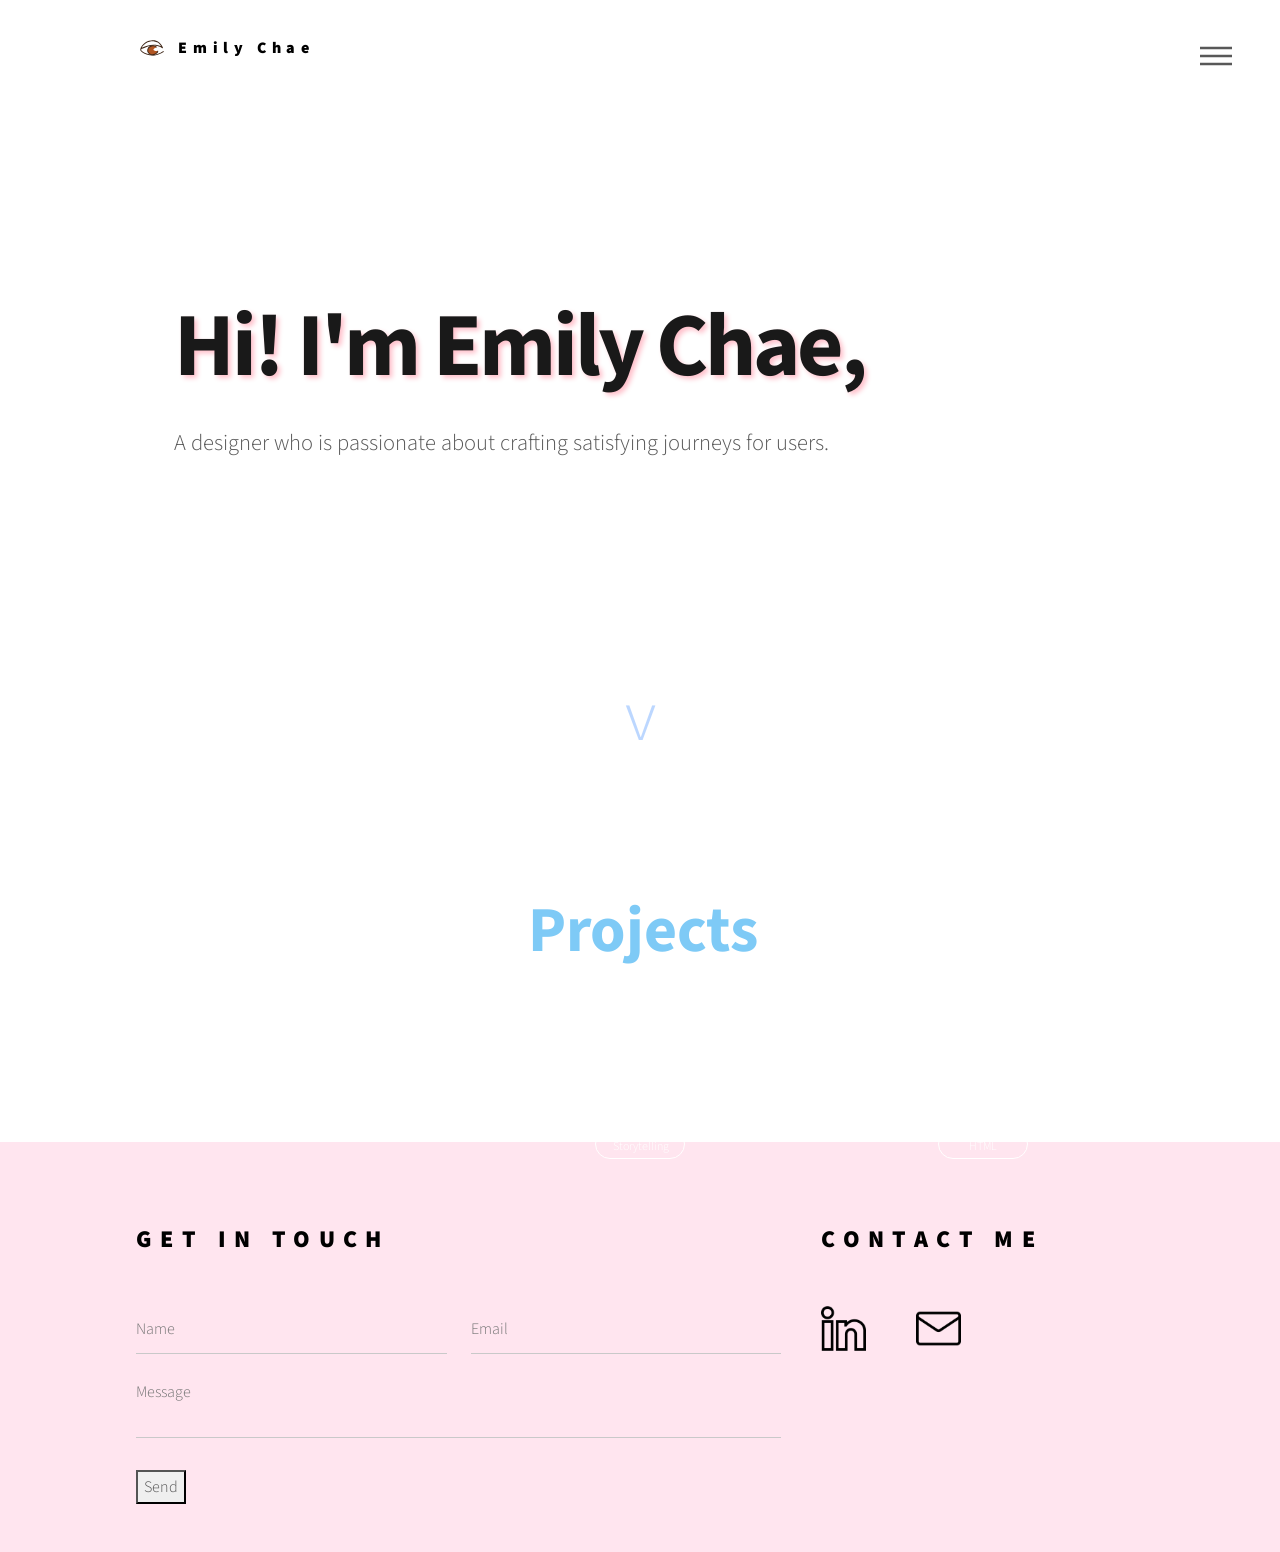
==== index.html @ ef1a08a7 "Initial commit of portfolio files" ====
<!DOCTYPE HTML>
<html>
	<head>
		<title>Emily Chae</title>
		<meta charset="utf-8" />
		<meta name="viewport" content="width=device-width, initial-scale=1, user-scalable=no" />
		<link rel="stylesheet" href="assets/css/main.css" />
		<noscript><link rel="stylesheet" href="assets/css/noscript.css" /></noscript>
	</head>
	<body class="is-preload">
		<!-- Wrapper -->
			<div id="wrapper">

				<!-- Header -->
					<header id="header">
						<div class="inner">

							<!-- Logo -->
								<a href="index.html" class="logo">
									<span class="symbol"><img src="images/eye.svg" alt="" /></span><span class="title">Emily Chae</span>
								</a>

							<!-- Nav -->
								<nav>
									<ul>
										<li><a href="#menu">Menu</a></li>
									</ul>
								</nav>

						</div>
					</header>

				<!-- Menu -->
					<nav id="menu">
						<ul>
							<li><a href="about/about.html">About Me</a></li>
							<li><a href="tcg/tcg.html">Pokemon Pocket TCG</a></li>
							<li><a href="bat/bat.html">Bat Posters</a></li>
							<li><a href="bello/bello.html">bello</a></li>
							<li><a href="podcast/podcast.html">Podcast Rebrand</a></li>
							<li><a href="brand/brand.html">Personal Brand</a></li>
							<li><a href="begal/begal.html">Begal</a></li>
						</ul>
					</nav>

					<div id="main">
						<div class="inner">
							<div id="intro">
								<h1>Hi! I'm Emily Chae,</a></h1>
								<p>A designer who is passionate about crafting satisfying journeys for users.</p>
								<div id="go">
									<p onclick="scrollToPosition()">v</p>
								</div>
							</div>
							<p id="ya">Projects</p>
							<div id="projects">
								<section class="tiles">
									<article class="style1">
										<span class="image">
											<img src="images/pic01.jpg" alt="" />
										</span>
										<a href="tcg/tcg.html">
											<h2>UX Case Study: Pokemon TCGP</h2>
											<div class="content">
												<p>A case study for a popular app.</p>
											</div>

											<div class="tags">
												<div class="tag">
													<p>App Redesign</p>
												</div>

												<div class="tag">
													<p>UX Research</p>
												</div>

												<div class="tag">
													<p>UX Design</p>
												</div>
											</div>
										</a>
									</article>

									<article class="style2">
										<span class="image">
											<img src="images/pic02.jpg" alt="" />
										</span>
										<a href="bat/bat.html">
											<h2>Bat Posters</h2>
											<div class="content">
												<p>A project where I designed bat pictograms.</p>
											</div>
											<div class="tags">
												<div class="tag">
													<p>Graphic Design</p>
												</div>

												<div class="tag">
													<p>Poster Design</p>
												</div>
											</div>
										</a>
									</article>
									
									<article class="style3">
										<span class="image">
											<img src="images/pic03.jpg" alt="" />
										</span>
										<a href="bello/bello.html">
											<h2>bello</h2>
											<div class="content">
												<p>Designing a beauty blog.</p>
											</div>
											<div class="tags">
												<div class="tag">
													<p>Web Design</p>
												</div>

												<div class="tag">
													<p>CSS</p>
												</div>

												<div class="tag">
													<p>JS</p>
												</div>

												<div class="tag">
													<p>HTML</p>
												</div>
											</div>
										</a>
									</article>

									<article class="style4">
										<span class="image">
											<img src="images/pic04.jpg" alt="" />
										</span>
										<a href="podcast/podcast.html">
											<h2>Podcast Rebrand</h2>
											<div class="content">
												<p>A project where I design typographic posters around a fortune concept.</p>
											</div>
											<div class="tags">
												<div class="tag">
													<p>Graphic Design</p>
												</div>

												<div class="tag">
													<p>Typography</p>
												</div>

												<div class="tag">
													<p>Color</p>
												</div>
											</div>
										</a>
									</article>

									<article class="style5">
										<span class="image">
											<img src="images/pic05.jpg" alt="" />
										</span>
										<a href="brand/brand.html">
											<h2>Personal Brand</h2>
											<div class="content">
												<p>Designing my personal brand.</p>
											</div>
											<div class="tags">
												<div class="tag">
													<p>Web Design</p>
												</div>

												<div class="tag">
													<p>Branding</p>
												</div>

												<div class="tag">
													<p>Logo</p>
												</div>

												<div class="tag">
													<p>Storytelling</p>
												</div>
											</div>
										</a>
									</article>

									<article class="style2">
										<span class="image">
											<img src="images/pic05.jpg" alt="" />
										</span>
										<a href="begal/begal.html">
											<h2>Begal</h2>
											<div class="content">
												<p>Designing a blind box gambling site.</p>
											</div>
											<div class="tags">
												<div class="tag">
													<p>Web Design</p>
												</div>

												<div class="tag">
													<p>CSS</p>
												</div>

												<div class="tag">
													<p>JS</p>
												</div>

												<div class="tag">
													<p>HTML</p>
												</div>
											</div>
										</a>
									</article>
							</section>
							</div>
						</div>
					</div>

				<!-- Footer -->
					<footer id="footer">
						<div class="inner">
							<section>
								<h2>Get in touch</h2>
								<form method="post" action="#">
									<div class="fields">
										<div class="field half">
											<input type="text" name="name" id="name" placeholder="Name" />
										</div>
										<div class="field half">
											<input type="email" name="email" id="email" placeholder="Email" />
										</div>
										<div class="field">
											<textarea name="message" id="message" placeholder="Message"></textarea>
										</div>
									</div>
									<ul class="actions">
										<li><input type="submit" value="Send" class="primary" /></li>
									</ul>
								</form>
							</section>
							<section id="contact">
								<h2>Contact Me</h2>
								<div class="icons">
									<a href="https://www.linkedin.com/in/emily-chae-600691283" target="_blank" rel="noopener noreferrer"><img src="images/linkwme.png" alt="LinkedIn"></a>
									<a href="mailto:emilychae.ec@gmail.com"><img src="images/emailme.png" alt="Email"></a>
								</div>
							</section>
						</div>
					</footer>

			</div>

		<!-- Scripts -->
			<script src="assets/js/jquery.min.js"></script>
			<script src="assets/js/browser.min.js"></script>
			<script src="assets/js/breakpoints.min.js"></script>
			<script src="assets/js/util.js"></script>
			<script src="assets/js/main.js"></script>
			<script>function scrollToPosition() {
			window.scrollBy({
				top: 800,
				behavior: 'smooth'
			});
			}	
			</script>
	</body>
</html>
---- assets/css/main.css ----
@import url(fontawesome-all.min.css);
@import url("https://fonts.googleapis.com/css?family=Source+Sans+Pro:300,700,900");

html, body, div, span, applet, object,
iframe, h1, h2, h3, h4, h5, h6, p, blockquote,
pre, a, abbr, acronym, address, big, cite,
code, del, dfn, em, img, ins, kbd, q, s, samp,
small, strike, strong, sub, sup, tt, var, b,
u, i, center, dl, dt, dd, ol, ul, li, fieldset,
form, label, legend, table, caption, tbody,
tfoot, thead, tr, th, td, article, aside,
canvas, details, embed, figure, figcaption,
footer, header, hgroup, menu, nav, output, ruby,
section, summary, time, mark, audio, video {
	margin: 0;
	padding: 0;
	border: 0;
	font-size: 100%;
	font: inherit;
	vertical-align: baseline;}

article, aside, details, figcaption, figure,
footer, header, hgroup, menu, nav, section {
	display: block;}

body {
	line-height: 1;
}

ol, ul {
	list-style: none;
}

blockquote, q {
	quotes: none;
}

	blockquote:before, blockquote:after, q:before, q:after {
		content: '';
		content: none;
	}

table {
	border-collapse: collapse;
	border-spacing: 0;
}

body {
	-webkit-text-size-adjust: none;
}

mark {
	background-color: transparent;
	color: inherit;
}

input::-moz-focus-inner {
	border: 0;
	padding: 0;
}

input, select, textarea {
	-moz-appearance: none;
	-webkit-appearance: none;
	-ms-appearance: none;
	appearance: none;
}

/* Basic */

	@-ms-viewport {
		width: device-width;
	}

	body {
		-ms-overflow-style: scrollbar;
	}

	@media screen and (max-width: 480px) {

		html, body {
			min-width: 320px;
		}

	}

	html {
		box-sizing: border-box;
	}

	*, *:before, *:after {
		box-sizing: inherit;
	}

	body {
		background: #ffffff;
	}

		body.is-preload *, body.is-preload *:before, body.is-preload *:after {
			-moz-animation: none !important;
			-webkit-animation: none !important;
			-ms-animation: none !important;
			animation: none !important;
			-moz-transition: none !important;
			-webkit-transition: none !important;
			-ms-transition: none !important;
			transition: none !important;
		}

/* Type */

	body, input, select, textarea {
		color: #585858;
		font-family: "Source Sans Pro", Helvetica, sans-serif;
		font-size: 16pt;
		font-weight: 300;
		line-height: 1.75;
	}

		@media screen and (max-width: 1680px) {

			body, input, select, textarea {
				font-size: 14pt;
			}

		}

		@media screen and (max-width: 1280px) {

			body, input, select, textarea {
				font-size: 12pt;
			}

		}

	a {
		-moz-transition: border-bottom-color 0.2s ease, color 0.2s ease;
		-webkit-transition: border-bottom-color 0.2s ease, color 0.2s ease;
		-ms-transition: border-bottom-color 0.2s ease, color 0.2s ease;
		transition: border-bottom-color 0.2s ease, color 0.2s ease;
		text-decoration: none;
		color: #0e0e0e;
		border-bottom: dotted 1px rgba(88, 88, 88, 0.5);
	}

		a:hover {
			border-bottom-color: transparent;
			color: #f2849e !important;
		}

	strong, b {
		font-weight: 900;
	}

	em, i {
		font-style: italic;
	}

	p {
		margin: -1em 0 1em 0.1em;
	}

	.cons {
		font-size: 20px;
	}

	.contents {
		margin-top: 2em;
	}

	#head {
		display: block;
		width: 220px;
		height: 220px;
		margin: 0 auto 2rem auto;
		border-radius: 50%;
		object-fit: cover;
		border: 6px solid #ffffff;
		box-shadow: 0 12px 30px rgba(0, 0, 0, 0.12);
	}

	h1 {
		font-size: 4.75em;
		font-weight: 700;
		line-height: 0.9;
		margin: 1.7em 0 .65em 0;
		letter-spacing: -0.035em;
		text-shadow: 3px 3px 5px pink;
		animation-name: fadeIn;
		animation-duration: 2s;
		animation-fill-mode: forwards; 
		opacity: 0;
		color: rgb(25, 25, 25);
	}

		h1 a {
			color: black;
		}

		@media screen and (max-width: 736px) {

			h1 {
				font-size: 2em;
				margin: 0 0 1em 0;
			}

		}

		@media screen and (max-width: 360px) {

			h1 {
				font-size: 1.75em;
			}

		}

	h2, h3, h4, h5, h6 {
		font-weight: 900;
		line-height: 1.5;
		margin: 0 0 2em 0;
		text-transform: uppercase;
		letter-spacing: 0.35em;
	}

		h2 a, h3 a, h4 a, h5 a, h6 a {
			color: inherit;
		}

	h2 {
		font-size: 1.1em;
		color: #000000;
	}

	.interior-page #main h2 {
		font-size: 1.5em;
	}

	.tcg-page #main h2 {
		padding-top: 2rem;
	}

	.overview-details {
		position: relative;
		display: grid;
		gap: 3em;
		grid-template-columns: 70% 30%
	}

	#details {
		border: 1px solid rgba(88, 88, 88, 0.18);
		background-color: #bce5fdc2 ;
		border-radius: 12px;
		margin-top: 2em;
		margin-left: 2em;
		padding: 1em 1em 1em 2.3em;
		max-height: 40em;
		min-width: 16rem;
	}

	#details > h2 {
		color: #000000;
	}

	#sep {
		background-color: #bce5fdc2 ;
		padding: 0.5em .5em 0.5em 0.5em;
		border-end-end-radius: 12px;
		position: absolute;
		left: 2.5em;
		top: 2em;
		width: calc(12rem + 50vw - 50%);
		z-index: 2;
	}

	.sep {
		background-color: #bce5fdc2 ;
		padding: 0.5em 0.5em 0.5em 0.5em;
		border-end-end-radius: 12px;
		left: calc(50% - 50vw);
		width: calc(12rem + 50vw - 50%);
		margin-top: 4em;
	}

	#overview > h2 {
		margin-top: 2em;
	}

	h3 {
		font-size: 1em;
	}

	h4 {
		font-size: 0.8em;
	}

	h5 {
		font-size: 0.8em;
	}

	h6 {
		font-size: 0.8em;
	}


	h1 br, h2 br, h3 br, h4 br, h5 br, h6 br {
			display: none;
	}

	.tcg-page #personas img {
		min-width: 150px;
		max-width: 700px;
	}

	@media screen and (max-width: 736px) {

		h2 {
			font-size: 1em;
		}

		h3 {
			font-size: 0.8em;
		}

	}

	sub {
		font-size: 0.8em;
		position: relative;
		top: 0.5em;
	}

	sup {
		font-size: 0.8em;
		position: relative;
		top: -0.5em;
	}

	blockquote {
		border-left: solid 4px #c9c9c9;
		font-style: italic;
		margin: 0 0 2em 0;
		padding: 0.5em 0 0.5em 2em;
	}

	code {
		background: rgba(144, 144, 144, 0.075);
		border-radius: 4px;
		border: solid 1px #c9c9c9;
		font-family: "Courier New", monospace;
		font-size: 0.9em;
		margin: 0 0.25em;
		padding: 0.25em 0.65em;
	}

	pre {
		-webkit-overflow-scrolling: touch;
		font-family: "Courier New", monospace;
		font-size: 0.9em;
		margin: 0 0 2em 0;
	}

		pre code {
			display: block;
			line-height: 1.75;
			padding: 1em 1.5em;
			overflow-x: auto;
		}

	hr {
		border: 0;
		border-bottom: solid 1px #c9c9c9;
		margin: 2em 0;
	}

		hr.major {
			margin: 3em 0;
		}

	.align-left {
		text-align: left;
	}

	.align-center {
		text-align: center;
	}

	.align-right {
		text-align: right;
	}

/* Row */

	.row {
		display: flex;
		flex-wrap: wrap;
		box-sizing: border-box;
		align-items: stretch;
	}

		.row > * {
			box-sizing: border-box;
		}

		.row.gtr-uniform > * > :last-child {
			margin-bottom: 0;
		}

		.row.aln-left {
			justify-content: flex-start;
		}

		.row.aln-center {
			justify-content: center;
		}

		.row.aln-right {
			justify-content: flex-end;
		}

		.row.aln-top {
			align-items: flex-start;
		}

		.row.aln-middle {
			align-items: center;
		}

		.row.aln-bottom {
			align-items: flex-end;
		}

		.row > .imp {
			order: -1;
		}

		.row > .col-1 {
			width: 8.33333%;
		}

		.row > .off-1 {
			margin-left: 8.33333%;
		}

		.row > .col-2 {
			width: 16.66667%;
		}

		.row > .off-2 {
			margin-left: 16.66667%;
		}

		.row > .col-3 {
			width: 25%;
		}

		.row > .off-3 {
			margin-left: 25%;
		}

		.row > .col-4 {
			width: 33.33333%;
		}

		.row > .off-4 {
			margin-left: 33.33333%;
		}

		.row > .col-5 {
			width: 41.66667%;
		}

		.row > .off-5 {
			margin-left: 41.66667%;
		}

		.row > .col-6 {
			width: 50%;
		}

		.row > .off-6 {
			margin-left: 50%;
		}

		.row > .col-7 {
			width: 58.33333%;
		}

		.row > .off-7 {
			margin-left: 58.33333%;
		}

		.row > .col-8 {
			width: 66.66667%;
		}

		.row > .off-8 {
			margin-left: 66.66667%;
		}

		.row > .col-9 {
			width: 75%;
		}

		.row > .off-9 {
			margin-left: 75%;
		}

		.row > .col-10 {
			width: 83.33333%;
		}

		.row > .off-10 {
			margin-left: 83.33333%;
		}

		.row > .col-11 {
			width: 91.66667%;
		}

		.row > .off-11 {
			margin-left: 91.66667%;
		}

		.row > .col-12 {
			width: 100%;
		}

		.row > .off-12 {
			margin-left: 100%;
		}

		.row.gtr-0 {
			margin-top: 0;
			margin-left: 0em;
		}

			.row.gtr-0 > * {
				padding: 0 0 0 0em;
			}

			.row.gtr-0.gtr-uniform {
				margin-top: 0em;
			}

				.row.gtr-0.gtr-uniform > * {
					padding-top: 0em;
				}

		.row.gtr-25 {
			margin-top: 0;
			margin-left: -0.5em;
		}

			.row.gtr-25 > * {
				padding: 0 0 0 0.5em;
			}

			.row.gtr-25.gtr-uniform {
				margin-top: -0.5em;
			}

				.row.gtr-25.gtr-uniform > * {
					padding-top: 0.5em;
				}

		.row.gtr-50 {
			margin-top: 0;
			margin-left: -1em;
		}

			.row.gtr-50 > * {
				padding: 0 0 0 1em;
			}

			.row.gtr-50.gtr-uniform {
				margin-top: -1em;
			}

				.row.gtr-50.gtr-uniform > * {
					padding-top: 1em;
				}

		.row {
			margin-top: 0;
			margin-left: -2em;
		}

			.row > * {
				padding: 0 0 0 2em;
			}

			.row.gtr-uniform {
				margin-top: -2em;
			}

				.row.gtr-uniform > * {
					padding-top: 2em;
				}

		.row.gtr-150 {
			margin-top: 0;
			margin-left: -3em;
		}

			.row.gtr-150 > * {
				padding: 0 0 0 3em;
			}

			.row.gtr-150.gtr-uniform {
				margin-top: -3em;
			}

				.row.gtr-150.gtr-uniform > * {
					padding-top: 3em;
				}

		.row.gtr-200 {
			margin-top: 0;
			margin-left: -4em;
		}

			.row.gtr-200 > * {
				padding: 0 0 0 4em;
			}

			.row.gtr-200.gtr-uniform {
				margin-top: -4em;
			}

				.row.gtr-200.gtr-uniform > * {
					padding-top: 4em;
				}

		@media screen and (max-width: 1680px) {

			.row {
				display: flex;
				flex-wrap: wrap;
				box-sizing: border-box;
				align-items: stretch;
			}

				.row > * {
					box-sizing: border-box;
				}

				.row.gtr-uniform > * > :last-child {
					margin-bottom: 0;
				}

				.row.aln-left {
					justify-content: flex-start;
				}

				.row.aln-center {
					justify-content: center;
				}

				.row.aln-right {
					justify-content: flex-end;
				}

				.row.aln-top {
					align-items: flex-start;
				}

				.row.aln-middle {
					align-items: center;
				}

				.row.aln-bottom {
					align-items: flex-end;
				}

				.row > .imp-xlarge {
					order: -1;
				}

				.row > .col-1-xlarge {
					width: 8.33333%;
				}

				.row > .off-1-xlarge {
					margin-left: 8.33333%;
				}

				.row > .col-2-xlarge {
					width: 16.66667%;
				}

				.row > .off-2-xlarge {
					margin-left: 16.66667%;
				}

				.row > .col-3-xlarge {
					width: 25%;
				}

				.row > .off-3-xlarge {
					margin-left: 25%;
				}

				.row > .col-4-xlarge {
					width: 33.33333%;
				}

				.row > .off-4-xlarge {
					margin-left: 33.33333%;
				}

				.row > .col-5-xlarge {
					width: 41.66667%;
				}

				.row > .off-5-xlarge {
					margin-left: 41.66667%;
				}

				.row > .col-6-xlarge {
					width: 50%;
				}

				.row > .off-6-xlarge {
					margin-left: 50%;
				}

				.row > .col-7-xlarge {
					width: 58.33333%;
				}

				.row > .off-7-xlarge {
					margin-left: 58.33333%;
				}

				.row > .col-8-xlarge {
					width: 66.66667%;
				}

				.row > .off-8-xlarge {
					margin-left: 66.66667%;
				}

				.row > .col-9-xlarge {
					width: 75%;
				}

				.row > .off-9-xlarge {
					margin-left: 75%;
				}

				.row > .col-10-xlarge {
					width: 83.33333%;
				}

				.row > .off-10-xlarge {
					margin-left: 83.33333%;
				}

				.row > .col-11-xlarge {
					width: 91.66667%;
				}

				.row > .off-11-xlarge {
					margin-left: 91.66667%;
				}

				.row > .col-12-xlarge {
					width: 100%;
				}

				.row > .off-12-xlarge {
					margin-left: 100%;
				}

				.row.gtr-0 {
					margin-top: 0;
					margin-left: 0em;
				}

					.row.gtr-0 > * {
						padding: 0 0 0 0em;
					}

					.row.gtr-0.gtr-uniform {
						margin-top: 0em;
					}

						.row.gtr-0.gtr-uniform > * {
							padding-top: 0em;
						}

				.row.gtr-25 {
					margin-top: 0;
					margin-left: -0.5em;
				}

					.row.gtr-25 > * {
						padding: 0 0 0 0.5em;
					}

					.row.gtr-25.gtr-uniform {
						margin-top: -0.5em;
					}

						.row.gtr-25.gtr-uniform > * {
							padding-top: 0.5em;
						}

				.row.gtr-50 {
					margin-top: 0;
					margin-left: -1em;
				}

					.row.gtr-50 > * {
						padding: 0 0 0 1em;
					}

					.row.gtr-50.gtr-uniform {
						margin-top: -1em;
					}

						.row.gtr-50.gtr-uniform > * {
							padding-top: 1em;
						}

				.row {
					margin-top: 0;
					margin-left: -2em;
				}

					.row > * {
						padding: 0 0 0 2em;
					}

					.row.gtr-uniform {
						margin-top: -2em;
					}

						.row.gtr-uniform > * {
							padding-top: 2em;
						}

				.row.gtr-150 {
					margin-top: 0;
					margin-left: -3em;
				}

					.row.gtr-150 > * {
						padding: 0 0 0 3em;
					}

					.row.gtr-150.gtr-uniform {
						margin-top: -3em;
					}

						.row.gtr-150.gtr-uniform > * {
							padding-top: 3em;
						}

				.row.gtr-200 {
					margin-top: 0;
					margin-left: -4em;
				}

					.row.gtr-200 > * {
						padding: 0 0 0 4em;
					}

					.row.gtr-200.gtr-uniform {
						margin-top: -4em;
					}

						.row.gtr-200.gtr-uniform > * {
							padding-top: 4em;
						}

		}

		@media screen and (max-width: 1280px) {

			.row {
				display: flex;
				flex-wrap: wrap;
				box-sizing: border-box;
				align-items: stretch;
			}

				.row > * {
					box-sizing: border-box;
				}

				.row.gtr-uniform > * > :last-child {
					margin-bottom: 0;
				}

				.row.aln-left {
					justify-content: flex-start;
				}

				.row.aln-center {
					justify-content: center;
				}

				.row.aln-right {
					justify-content: flex-end;
				}

				.row.aln-top {
					align-items: flex-start;
				}

				.row.aln-middle {
					align-items: center;
				}

				.row.aln-bottom {
					align-items: flex-end;
				}

				.row > .imp-large {
					order: -1;
				}

				.row > .col-1-large {
					width: 8.33333%;
				}

				.row > .off-1-large {
					margin-left: 8.33333%;
				}

				.row > .col-2-large {
					width: 16.66667%;
				}

				.row > .off-2-large {
					margin-left: 16.66667%;
				}

				.row > .col-3-large {
					width: 25%;
				}

				.row > .off-3-large {
					margin-left: 25%;
				}

				.row > .col-4-large {
					width: 33.33333%;
				}

				.row > .off-4-large {
					margin-left: 33.33333%;
				}

				.row > .col-5-large {
					width: 41.66667%;
				}

				.row > .off-5-large {
					margin-left: 41.66667%;
				}

				.row > .col-6-large {
					width: 50%;
				}

				.row > .off-6-large {
					margin-left: 50%;
				}

				.row > .col-7-large {
					width: 58.33333%;
				}

				.row > .off-7-large {
					margin-left: 58.33333%;
				}

				.row > .col-8-large {
					width: 66.66667%;
				}

				.row > .off-8-large {
					margin-left: 66.66667%;
				}

				.row > .col-9-large {
					width: 75%;
				}

				.row > .off-9-large {
					margin-left: 75%;
				}

				.row > .col-10-large {
					width: 83.33333%;
				}

				.row > .off-10-large {
					margin-left: 83.33333%;
				}

				.row > .col-11-large {
					width: 91.66667%;
				}

				.row > .off-11-large {
					margin-left: 91.66667%;
				}

				.row > .col-12-large {
					width: 100%;
				}

				.row > .off-12-large {
					margin-left: 100%;
				}

				.row.gtr-0 {
					margin-top: 0;
					margin-left: 0em;
				}

					.row.gtr-0 > * {
						padding: 0 0 0 0em;
					}

					.row.gtr-0.gtr-uniform {
						margin-top: 0em;
					}

						.row.gtr-0.gtr-uniform > * {
							padding-top: 0em;
						}

				.row.gtr-25 {
					margin-top: 0;
					margin-left: -0.5em;
				}

					.row.gtr-25 > * {
						padding: 0 0 0 0.5em;
					}

					.row.gtr-25.gtr-uniform {
						margin-top: -0.5em;
					}

						.row.gtr-25.gtr-uniform > * {
							padding-top: 0.5em;
						}

				.row.gtr-50 {
					margin-top: 0;
					margin-left: -1em;
				}

					.row.gtr-50 > * {
						padding: 0 0 0 1em;
					}

					.row.gtr-50.gtr-uniform {
						margin-top: -1em;
					}

						.row.gtr-50.gtr-uniform > * {
							padding-top: 1em;
						}

				.row {
					margin-top: 0;
					margin-left: -2em;
				}

					.row > * {
						padding: 0 0 0 2em;
					}

					.row.gtr-uniform {
						margin-top: -2em;
					}

						.row.gtr-uniform > * {
							padding-top: 2em;
						}

				.row.gtr-150 {
					margin-top: 0;
					margin-left: -3em;
				}

					.row.gtr-150 > * {
						padding: 0 0 0 3em;
					}

					.row.gtr-150.gtr-uniform {
						margin-top: -3em;
					}

						.row.gtr-150.gtr-uniform > * {
							padding-top: 3em;
						}

				.row.gtr-200 {
					margin-top: 0;
					margin-left: -4em;
				}

					.row.gtr-200 > * {
						padding: 0 0 0 4em;
					}

					.row.gtr-200.gtr-uniform {
						margin-top: -4em;
					}

						.row.gtr-200.gtr-uniform > * {
							padding-top: 4em;
						}

		}

		@media screen and (max-width: 980px) {

			.row {
				display: flex;
				flex-wrap: wrap;
				box-sizing: border-box;
				align-items: stretch;
			}

				.row > * {
					box-sizing: border-box;
				}

				.row.gtr-uniform > * > :last-child {
					margin-bottom: 0;
				}

				.row.aln-left {
					justify-content: flex-start;
				}

				.row.aln-center {
					justify-content: center;
				}

				.row.aln-right {
					justify-content: flex-end;
				}

				.row.aln-top {
					align-items: flex-start;
				}

				.row.aln-middle {
					align-items: center;
				}

				.row.aln-bottom {
					align-items: flex-end;
				}

				.row > .imp-medium {
					order: -1;
				}

				.row > .col-1-medium {
					width: 8.33333%;
				}

				.row > .off-1-medium {
					margin-left: 8.33333%;
				}

				.row > .col-2-medium {
					width: 16.66667%;
				}

				.row > .off-2-medium {
					margin-left: 16.66667%;
				}

				.row > .col-3-medium {
					width: 25%;
				}

				.row > .off-3-medium {
					margin-left: 25%;
				}

				.row > .col-4-medium {
					width: 33.33333%;
				}

				.row > .off-4-medium {
					margin-left: 33.33333%;
				}

				.row > .col-5-medium {
					width: 41.66667%;
				}

				.row > .off-5-medium {
					margin-left: 41.66667%;
				}

				.row > .col-6-medium {
					width: 50%;
				}

				.row > .off-6-medium {
					margin-left: 50%;
				}

				.row > .col-7-medium {
					width: 58.33333%;
				}

				.row > .off-7-medium {
					margin-left: 58.33333%;
				}

				.row > .col-8-medium {
					width: 66.66667%;
				}

				.row > .off-8-medium {
					margin-left: 66.66667%;
				}

				.row > .col-9-medium {
					width: 75%;
				}

				.row > .off-9-medium {
					margin-left: 75%;
				}

				.row > .col-10-medium {
					width: 83.33333%;
				}

				.row > .off-10-medium {
					margin-left: 83.33333%;
				}

				.row > .col-11-medium {
					width: 91.66667%;
				}

				.row > .off-11-medium {
					margin-left: 91.66667%;
				}

				.row > .col-12-medium {
					width: 100%;
				}

				.row > .off-12-medium {
					margin-left: 100%;
				}

				.row.gtr-0 {
					margin-top: 0;
					margin-left: 0em;
				}

					.row.gtr-0 > * {
						padding: 0 0 0 0em;
					}

					.row.gtr-0.gtr-uniform {
						margin-top: 0em;
					}

						.row.gtr-0.gtr-uniform > * {
							padding-top: 0em;
						}

				.row.gtr-25 {
					margin-top: 0;
					margin-left: -0.375em;
				}

					.row.gtr-25 > * {
						padding: 0 0 0 0.375em;
					}

					.row.gtr-25.gtr-uniform {
						margin-top: -0.375em;
					}

						.row.gtr-25.gtr-uniform > * {
							padding-top: 0.375em;
						}

				.row.gtr-50 {
					margin-top: 0;
					margin-left: -0.75em;
				}

					.row.gtr-50 > * {
						padding: 0 0 0 0.75em;
					}

					.row.gtr-50.gtr-uniform {
						margin-top: -0.75em;
					}

						.row.gtr-50.gtr-uniform > * {
							padding-top: 0.75em;
						}

				.row {
					margin-top: 0;
					margin-left: -1.5em;
				}

					.row > * {
						padding: 0 0 0 1.5em;
					}

					.row.gtr-uniform {
						margin-top: -1.5em;
					}

						.row.gtr-uniform > * {
							padding-top: 1.5em;
						}

				.row.gtr-150 {
					margin-top: 0;
					margin-left: -2.25em;
				}

					.row.gtr-150 > * {
						padding: 0 0 0 2.25em;
					}

					.row.gtr-150.gtr-uniform {
						margin-top: -2.25em;
					}

						.row.gtr-150.gtr-uniform > * {
							padding-top: 2.25em;
						}

				.row.gtr-200 {
					margin-top: 0;
					margin-left: -3em;
				}

					.row.gtr-200 > * {
						padding: 0 0 0 3em;
					}

					.row.gtr-200.gtr-uniform {
						margin-top: -3em;
					}

						.row.gtr-200.gtr-uniform > * {
							padding-top: 3em;
						}

		}

		@media screen and (max-width: 736px) {

			.row {
				display: flex;
				flex-wrap: wrap;
				box-sizing: border-box;
				align-items: stretch;
			}

				.row > * {
					box-sizing: border-box;
				}

				.row.gtr-uniform > * > :last-child {
					margin-bottom: 0;
				}

				.row.aln-left {
					justify-content: flex-start;
				}

				.row.aln-center {
					justify-content: center;
				}

				.row.aln-right {
					justify-content: flex-end;
				}

				.row.aln-top {
					align-items: flex-start;
				}

				.row.aln-middle {
					align-items: center;
				}

				.row.aln-bottom {
					align-items: flex-end;
				}

				.row > .imp-small {
					order: -1;
				}

				.row > .col-1-small {
					width: 8.33333%;
				}

				.row > .off-1-small {
					margin-left: 8.33333%;
				}

				.row > .col-2-small {
					width: 16.66667%;
				}

				.row > .off-2-small {
					margin-left: 16.66667%;
				}

				.row > .col-3-small {
					width: 25%;
				}

				.row > .off-3-small {
					margin-left: 25%;
				}

				.row > .col-4-small {
					width: 33.33333%;
				}

				.row > .off-4-small {
					margin-left: 33.33333%;
				}

				.row > .col-5-small {
					width: 41.66667%;
				}

				.row > .off-5-small {
					margin-left: 41.66667%;
				}

				.row > .col-6-small {
					width: 50%;
				}

				.row > .off-6-small {
					margin-left: 50%;
				}

				.row > .col-7-small {
					width: 58.33333%;
				}

				.row > .off-7-small {
					margin-left: 58.33333%;
				}

				.row > .col-8-small {
					width: 66.66667%;
				}

				.row > .off-8-small {
					margin-left: 66.66667%;
				}

				.row > .col-9-small {
					width: 75%;
				}

				.row > .off-9-small {
					margin-left: 75%;
				}

				.row > .col-10-small {
					width: 83.33333%;
				}

				.row > .off-10-small {
					margin-left: 83.33333%;
				}

				.row > .col-11-small {
					width: 91.66667%;
				}

				.row > .off-11-small {
					margin-left: 91.66667%;
				}

				.row > .col-12-small {
					width: 100%;
				}

				.row > .off-12-small {
					margin-left: 100%;
				}

				.row.gtr-0 {
					margin-top: 0;
					margin-left: 0em;
				}

					.row.gtr-0 > * {
						padding: 0 0 0 0em;
					}

					.row.gtr-0.gtr-uniform {
						margin-top: 0em;
					}

						.row.gtr-0.gtr-uniform > * {
							padding-top: 0em;
						}

				.row.gtr-25 {
					margin-top: 0;
					margin-left: -0.25em;
				}

					.row.gtr-25 > * {
						padding: 0 0 0 0.25em;
					}

					.row.gtr-25.gtr-uniform {
						margin-top: -0.25em;
					}

						.row.gtr-25.gtr-uniform > * {
							padding-top: 0.25em;
						}

				.row.gtr-50 {
					margin-top: 0;
					margin-left: -0.5em;
				}

					.row.gtr-50 > * {
						padding: 0 0 0 0.5em;
					}

					.row.gtr-50.gtr-uniform {
						margin-top: -0.5em;
					}

						.row.gtr-50.gtr-uniform > * {
							padding-top: 0.5em;
						}

				.row {
					margin-top: 0;
					margin-left: -1em;
				}

					.row > * {
						padding: 0 0 0 1em;
					}

					.row.gtr-uniform {
						margin-top: -1em;
					}

						.row.gtr-uniform > * {
							padding-top: 1em;
						}

				.row.gtr-150 {
					margin-top: 0;
					margin-left: -1.5em;
				}

					.row.gtr-150 > * {
						padding: 0 0 0 1.5em;
					}

					.row.gtr-150.gtr-uniform {
						margin-top: -1.5em;
					}

						.row.gtr-150.gtr-uniform > * {
							padding-top: 1.5em;
						}

				.row.gtr-200 {
					margin-top: 0;
					margin-left: -2em;
				}

					.row.gtr-200 > * {
						padding: 0 0 0 2em;
					}

					.row.gtr-200.gtr-uniform {
						margin-top: -2em;
					}

						.row.gtr-200.gtr-uniform > * {
							padding-top: 2em;
						}

		}

		@media screen and (max-width: 480px) {

			.row {
				display: flex;
				flex-wrap: wrap;
				box-sizing: border-box;
				align-items: stretch;
			}

				.row > * {
					box-sizing: border-box;
				}

				.row.gtr-uniform > * > :last-child {
					margin-bottom: 0;
				}

				.row.aln-left {
					justify-content: flex-start;
				}

				.row.aln-center {
					justify-content: center;
				}

				.row.aln-right {
					justify-content: flex-end;
				}

				.row.aln-top {
					align-items: flex-start;
				}

				.row.aln-middle {
					align-items: center;
				}

				.row.aln-bottom {
					align-items: flex-end;
				}

				.row > .imp-xsmall {
					order: -1;
				}

				.row > .col-1-xsmall {
					width: 8.33333%;
				}

				.row > .off-1-xsmall {
					margin-left: 8.33333%;
				}

				.row > .col-2-xsmall {
					width: 16.66667%;
				}

				.row > .off-2-xsmall {
					margin-left: 16.66667%;
				}

				.row > .col-3-xsmall {
					width: 25%;
				}

				.row > .off-3-xsmall {
					margin-left: 25%;
				}

				.row > .col-4-xsmall {
					width: 33.33333%;
				}

				.row > .off-4-xsmall {
					margin-left: 33.33333%;
				}

				.row > .col-5-xsmall {
					width: 41.66667%;
				}

				.row > .off-5-xsmall {
					margin-left: 41.66667%;
				}

				.row > .col-6-xsmall {
					width: 50%;
				}

				.row > .off-6-xsmall {
					margin-left: 50%;
				}

				.row > .col-7-xsmall {
					width: 58.33333%;
				}

				.row > .off-7-xsmall {
					margin-left: 58.33333%;
				}

				.row > .col-8-xsmall {
					width: 66.66667%;
				}

				.row > .off-8-xsmall {
					margin-left: 66.66667%;
				}

				.row > .col-9-xsmall {
					width: 75%;
				}

				.row > .off-9-xsmall {
					margin-left: 75%;
				}

				.row > .col-10-xsmall {
					width: 83.33333%;
				}

				.row > .off-10-xsmall {
					margin-left: 83.33333%;
				}

				.row > .col-11-xsmall {
					width: 91.66667%;
				}

				.row > .off-11-xsmall {
					margin-left: 91.66667%;
				}

				.row > .col-12-xsmall {
					width: 100%;
				}

				.row > .off-12-xsmall {
					margin-left: 100%;
				}

				.row.gtr-0 {
					margin-top: 0;
					margin-left: 0em;
				}

					.row.gtr-0 > * {
						padding: 0 0 0 0em;
					}

					.row.gtr-0.gtr-uniform {
						margin-top: 0em;
					}

						.row.gtr-0.gtr-uniform > * {
							padding-top: 0em;
						}

				.row.gtr-25 {
					margin-top: 0;
					margin-left: -0.25em;
				}

					.row.gtr-25 > * {
						padding: 0 0 0 0.25em;
					}

					.row.gtr-25.gtr-uniform {
						margin-top: -0.25em;
					}

						.row.gtr-25.gtr-uniform > * {
							padding-top: 0.25em;
						}

				.row.gtr-50 {
					margin-top: 0;
					margin-left: -0.5em;
				}

					.row.gtr-50 > * {
						padding: 0 0 0 0.5em;
					}

					.row.gtr-50.gtr-uniform {
						margin-top: -0.5em;
					}

						.row.gtr-50.gtr-uniform > * {
							padding-top: 0.5em;
						}

				.row {
					margin-top: 0;
					margin-left: -1em;
				}

					.row > * {
						padding: 0 0 0 1em;
					}

					.row.gtr-uniform {
						margin-top: -1em;
					}

						.row.gtr-uniform > * {
							padding-top: 1em;
						}

				.row.gtr-150 {
					margin-top: 0;
					margin-left: -1.5em;
				}

					.row.gtr-150 > * {
						padding: 0 0 0 1.5em;
					}

					.row.gtr-150.gtr-uniform {
						margin-top: -1.5em;
					}

						.row.gtr-150.gtr-uniform > * {
							padding-top: 1.5em;
						}

				.row.gtr-200 {
					margin-top: 0;
					margin-left: -2em;
				}

					.row.gtr-200 > * {
						padding: 0 0 0 2em;
					}

					.row.gtr-200.gtr-uniform {
						margin-top: -2em;
					}

						.row.gtr-200.gtr-uniform > * {
							padding-top: 2em;
						}

		}

/* Section/Article */

	section.special, article.special {
		text-align: center;
	}

	header p {
		margin-top: -1em;
	}

	@media screen and (max-width: 736px) {

		header p {
			margin-top: 0;
		}

	}
#intro {
	min-height: 80vh;
	padding-top: 5vh;
}

#intro h1{
	font-size: clamp(5vh,10vh,10vw);
	flex-wrap: wrap;
	line-height: 10vh;
	margin-left: 3vw;
	margin-right: 3vw;
	align-content: flex-start;
	row-gap:1vw;
}

#intro p {
	font-size: clamp(2vh,2.5vh,3vh);
	margin-top: -3vh;
	margin-left: 3vw;
	margin-right: 3vw;
}

#go {
	animation: go-bob 2s ease-in-out infinite;
}

@keyframes go-bob {
	0%, 100% {
		transform: translateY(0);
	}
	50% {
		transform: translateY(12px);
	}
}

@media (prefers-reduced-motion: reduce) {
	#go {
		animation: none;
	}
}

#go p{
	font-size: 8vh; 
	margin-top:15vw;
	display:flex;
	color:#9ac2ffa9;
	justify-content: center;
}

@media screen and (max-width: 736px) {

	#go p {
		margin-top: 50vw;
	}

}

#go:hover p{
  color: rgb(245, 171, 223);
  transition: color 2s ease; 
}

#ya {
	font-size: clamp(2rem, 5vw, 4rem);
	margin-top: 4vw;
	margin-bottom: 3vw;
	font-weight: bold;
	color:#7ecaf6;
	display:flex;
	justify-content: center;
}

/* Icon */

	.icon {
		text-decoration: none;
		border-bottom: none;
		position: relative;
	}

		.icon:before {
			-moz-osx-font-smoothing: grayscale;
			-webkit-font-smoothing: antialiased;
			display: inline-block;
			font-style: normal;
			font-variant: normal;
			text-rendering: auto;
			line-height: 1;
			text-transform: none !important;
			font-family: 'Font Awesome 5 Free';
			font-weight: 400;
		}

		.icon > .label {
			display: none;
		}

		.icon:before {
			line-height: inherit;
		}

		.icon.solid:before {
			font-weight: 900;
		}

		.icon.brands:before {
			font-family: 'Font Awesome 5 Brands';
		}

		.icon.style2 {
			-moz-transition: background-color 0.2s ease-in-out, color 0.2s ease-in-out, border-color 0.2s ease-in-out;
			-webkit-transition: background-color 0.2s ease-in-out, color 0.2s ease-in-out, border-color 0.2s ease-in-out;
			-ms-transition: background-color 0.2s ease-in-out, color 0.2s ease-in-out, border-color 0.2s ease-in-out;
			transition: background-color 0.2s ease-in-out, color 0.2s ease-in-out, border-color 0.2s ease-in-out;
			background-color: transparent;
			border: solid 1px #c9c9c9;
			border-radius: 4px;
			width: 2.65em;
			height: 2.65em;
			display: inline-block;
			text-align: center;
			line-height: 2.65em;
			color: inherit;
		}

			.icon.style2:before {
				font-size: 1.1em;
			}

			.icon.style2:hover {
				color: #f2849e;
				border-color: #f2849e;
			}

			.icon.style2:active {
				background-color: rgba(242, 132, 158, 0.1);
			}

/* List */

	ol {
		list-style: decimal;
		margin: 0 0 2em 0;
		padding-left: 1.25em;
	}

		ol li {
			padding-left: 0.25em;
		}

	ul {
		list-style: disc;
		margin: 0 0 2em 0;
		padding-left: 1em;
	}

		ul li {
			padding-left: 0.5em;
		}

		ul.alt {
			list-style: none;
			padding-left: 0;
		}

			ul.alt li {
				border-top: solid 1px #c9c9c9;
				padding: 0.5em 0;
			}

				ul.alt li:first-child {
					border-top: 0;
					padding-top: 0;
				}

	dl {
		margin: 0 0 2em 0;
	}

		dl dt {
			display: block;
			font-weight: 900;
			margin: 0 0 1em 0;
		}

		dl dd {
			margin-left: 2em;
		}

/* Actions */

	ul.actions {
		display: -moz-flex;
		display: -webkit-flex;
		display: -ms-flex;
		display: flex;
		cursor: default;
		list-style: none;
		margin-left: -1em;
		padding-left: 0;
	}

		ul.actions li {
			padding: 0 0 0 1em;
			vertical-align: middle;
		}

		ul.actions.special {
			-moz-justify-content: center;
			-webkit-justify-content: center;
			-ms-justify-content: center;
			justify-content: center;
			width: 100%;
			margin-left: 0;
		}

			ul.actions.special li:first-child {
				padding-left: 0;
			}

		ul.actions.stacked {
			-moz-flex-direction: column;
			-webkit-flex-direction: column;
			-ms-flex-direction: column;
			flex-direction: column;
			margin-left: 0;
		}

			ul.actions.stacked li {
				padding: 1.3em 0 0 0;
			}

				ul.actions.stacked li:first-child {
					padding-top: 0;
				}

		ul.actions.fit {
			width: calc(100% + 1em);
		}

			ul.actions.fit li {
				-moz-flex-grow: 1;
				-webkit-flex-grow: 1;
				-ms-flex-grow: 1;
				flex-grow: 1;
				-moz-flex-shrink: 1;
				-webkit-flex-shrink: 1;
				-ms-flex-shrink: 1;
				flex-shrink: 1;
				width: 100%;
			}

				ul.actions.fit li > * {
					width: 100%;
				}

			ul.actions.fit.stacked {
				width: 100%;
			}

		@media screen and (max-width: 480px) {

			ul.actions:not(.fixed) {
				-moz-flex-direction: column;
				-webkit-flex-direction: column;
				-ms-flex-direction: column;
				flex-direction: column;
				margin-left: 0;
				width: 100% !important;
			}

				ul.actions:not(.fixed) li {
					-moz-flex-grow: 1;
					-webkit-flex-grow: 1;
					-ms-flex-grow: 1;
					flex-grow: 1;
					-moz-flex-shrink: 1;
					-webkit-flex-shrink: 1;
					-ms-flex-shrink: 1;
					flex-shrink: 1;
					padding: 1em 0 0 0;
					text-align: center;
					width: 100%;
				}

		}

/* Form */

	form {
		margin: 0 0 2em 0;
		overflow-x: hidden;
	}

		form > :last-child {
			margin-bottom: 0;
		}

		form > .fields {
			display: -moz-flex;
			display: -webkit-flex;
			display: -ms-flex;
			display: flex;
			-moz-flex-wrap: wrap;
			-webkit-flex-wrap: wrap;
			-ms-flex-wrap: wrap;
			flex-wrap: wrap;
			width: calc(100% + 3em);
			margin: -1.5em 0 2em -1.5em;
		}

			form > .fields > .field {
				-moz-flex-grow: 0;
				-webkit-flex-grow: 0;
				-ms-flex-grow: 0;
				flex-grow: 0;
				-moz-flex-shrink: 0;
				-webkit-flex-shrink: 0;
				-ms-flex-shrink: 0;
				flex-shrink: 0;
				padding: 1.5em 0 0 1.5em;
				width: calc(100% - 1.5em);
			}

				form > .fields > .field.half {
					width: calc(50% - 0.75em);
				}

				form > .fields > .field.third {
					width: calc(100%/3 - 0.5em);
				}

				form > .fields > .field.quarter {
					width: calc(25% - 0.375em);
				}

		@media screen and (max-width: 480px) {

			form > .fields {
				width: calc(100% + 3em);
				margin: -1.5em 0 2em -1.5em;
			}

				form > .fields > .field {
					padding: 1.5em 0 0 1.5em;
					width: calc(100% - 1.5em);
				}

					form > .fields > .field.half {
						width: calc(100% - 1.5em);
					}

					form > .fields > .field.third {
						width: calc(100% - 1.5em);
					}

					form > .fields > .field.quarter {
						width: calc(100% - 1.5em);
					}

		}

	label {
		display: block;
		font-size: 0.9em;
		font-weight: 900;
		margin: 0 0 1em 0;
	}

	input[type="text"],
	input[type="password"],
	input[type="email"],
	input[type="tel"],
	select,
	textarea {
		-moz-appearance: none;
		-webkit-appearance: none;
		-ms-appearance: none;
		appearance: none;
		background-color: transparent;
		border: none;
		border-radius: 0;
		border-bottom: solid 1px #c9c9c9;
		color: inherit;
		display: block;
		outline: 0;
		padding: 0;
		text-decoration: none;
		width: 100%;
	}

		input[type="text"]:invalid,
		input[type="password"]:invalid,
		input[type="email"]:invalid,
		input[type="tel"]:invalid,
		select:invalid,
		textarea:invalid {
			box-shadow: none;
		}

		input[type="text"]:focus,
		input[type="password"]:focus,
		input[type="email"]:focus,
		input[type="tel"]:focus,
		select:focus,
		textarea:focus {
			border-bottom-color: #f2849e;
			box-shadow: inset 0 -1px 0 0 #f2849e;
		}

	select {
		background-image: url("data:image/svg+xml;charset=utf8,%3Csvg xmlns='http://www.w3.org/2000/svg' width='40' height='40' preserveAspectRatio='none' viewBox='0 0 40 40'%3E%3Cpath d='M9.4,12.3l10.4,10.4l10.4-10.4c0.2-0.2,0.5-0.4,0.9-0.4c0.3,0,0.6,0.1,0.9,0.4l3.3,3.3c0.2,0.2,0.4,0.5,0.4,0.9 c0,0.4-0.1,0.6-0.4,0.9L20.7,31.9c-0.2,0.2-0.5,0.4-0.9,0.4c-0.3,0-0.6-0.1-0.9-0.4L4.3,17.3c-0.2-0.2-0.4-0.5-0.4-0.9 c0-0.4,0.1-0.6,0.4-0.9l3.3-3.3c0.2-0.2,0.5-0.4,0.9-0.4S9.1,12.1,9.4,12.3z' fill='%23c9c9c9' /%3E%3C/svg%3E");
		background-size: 1.25rem;
		background-repeat: no-repeat;
		background-position: calc(100% - 1rem) center;
		height: 3em;
		padding-right: 3em;
		text-overflow: ellipsis;
	}

		select option {
			background: #ffffff;
		}

		select:focus::-ms-value {
			background-color: transparent;
		}

		select::-ms-expand {
			display: none;
		}

	input[type="text"],
	input[type="password"],
	input[type="email"],
	select {
		height: 3em;
	}

	textarea {
		padding: 0;
		min-height: 3.75em;
	}

	input[type="checkbox"],
	input[type="radio"] {
		-moz-appearance: none;
		-webkit-appearance: none;
		-ms-appearance: none;
		appearance: none;
		display: block;
		float: left;
		margin-right: -2em;
		opacity: 0;
		width: 1em;
		z-index: -1;
	}

		input[type="checkbox"] + label,
		input[type="radio"] + label {
			text-decoration: none;
			color: #585858;
			cursor: pointer;
			display: inline-block;
			font-size: 1em;
			font-weight: 300;
			padding-left: 2.55em;
			padding-right: 0.75em;
			position: relative;
		}

			input[type="checkbox"] + label:before,
			input[type="radio"] + label:before {
				-moz-osx-font-smoothing: grayscale;
				-webkit-font-smoothing: antialiased;
				display: inline-block;
				font-style: normal;
				font-variant: normal;
				text-rendering: auto;
				line-height: 1;
				text-transform: none !important;
				font-family: 'Font Awesome 5 Free';
				font-weight: 900;
			}

			input[type="checkbox"] + label:before,
			input[type="radio"] + label:before {
				border-radius: 4px;
				border: solid 1px #c9c9c9;
				content: '';
				display: inline-block;
				font-size: 0.8em;
				height: 2.25em;
				left: 0;
				line-height: 2.25em;
				position: absolute;
				text-align: center;
				top: 0;
				width: 2.25em;
			}

		input[type="checkbox"]:checked + label:before,
		input[type="radio"]:checked + label:before {
			background: #585858;
			border-color: #585858;
			color: #ffffff;
			content: '\f00c';
		}

		input[type="checkbox"]:focus + label:before,
		input[type="radio"]:focus + label:before {
			border-color: #f2849e;
			box-shadow: 0 0 0 1px #f2849e;
		}

	input[type="checkbox"] + label:before {
		border-radius: 4px;
	}

	input[type="radio"] + label:before {
		border-radius: 100%;
	}

/* Box */

	.box {
		border-radius: 4px;
		border: solid 1px #c9c9c9;
		margin-bottom: 2em;
		padding: 1.5em;
	}

		.box > :last-child,
		.box > :last-child > :last-child,
		.box > :last-child > :last-child > :last-child {
			margin-bottom: 0;
		}

		.box.alt {
			border: 0;
			border-radius: 0;
			padding: 0;
		}

/* Image */

	.image {
		border-radius: 4px;
		border: 0;
		display: inline-block;
		position: relative;
	}

		.image img {
			border-radius: 4px;
			display: block;
		}

		.image.left, .image.right {
			max-width: 40%;
		}

			.image.left img, .image.right img {
				width: 100%;
			}

		.image.left {
			float: left;
			padding: 0 1.5em 1em 0;
			top: 0.25em;
		}

		.image.right {
			float: right;
			padding: 0 0 1em 1.5em;
			top: 0.25em;
		}

		.image.fit {
			display: block;
			margin: 0 0 2em 0;
			width: 100%;
		}

			.image.fit img {
				width: 100%;
			}

		.image.main {
			display: block;
			margin: 0 0 3em 0;
			width: 100%;
		}

			.image.main img {
				width: 100%;
			}

			@media screen and (max-width: 736px) {

				.image.main {
					margin: 0 0 2em 0;
				}

			}

/* Table */

	.table-wrapper {
		-webkit-overflow-scrolling: touch;
		overflow-x: auto;
	}

	table {
		margin: 0 0 2em 0;
		width: 100%;
	}

		table tbody tr {
			border: solid 1px #c9c9c9;
			border-left: 0;
			border-right: 0;
		}

			table tbody tr:nth-child(2n + 1) {
				background-color: rgba(144, 144, 144, 0.075);
			}

		table td {
			padding: 0.75em 0.75em;
		}

		table th {
			font-size: 0.9em;
			font-weight: 900;
			padding: 0 0.75em 0.75em 0.75em;
			text-align: left;
		}

		table thead {
			border-bottom: solid 2px #c9c9c9;
		}

		table tfoot {
			border-top: solid 2px #c9c9c9;
		}

		table.alt {
			border-collapse: separate;
		}

			table.alt tbody tr td {
				border: solid 1px #c9c9c9;
				border-left-width: 0;
				border-top-width: 0;
			}

				table.alt tbody tr td:first-child {
					border-left-width: 1px;
				}

			table.alt tbody tr:first-child td {
				border-top-width: 1px;
			}

			table.alt thead {
				border-bottom: 0;
			}

			table.alt tfoot {
				border-top: 0;
			}

/* Tiles */

	.tiles {
		display: -moz-flex;
		display: -webkit-flex;
		display: -ms-flex;
		display: flex;
		-moz-flex-wrap: wrap;
		-webkit-flex-wrap: wrap;
		-ms-flex-wrap: wrap;
		flex-wrap: wrap;
		justify-content: center;
		position: relative;
		margin: -2.5em 0 0 -2.5em;
	}

		.tiles article {
			-moz-transition: -moz-transform 0.5s ease, opacity 0.5s ease;
			-webkit-transition: -webkit-transform 0.5s ease, opacity 0.5s ease;
			-ms-transition: -ms-transform 0.5s ease, opacity 0.5s ease;
			transition: transform 0.5s ease, opacity 0.5s ease;
			position: relative;
			width: calc(33.33333% - 2.5em);
			margin: 2.5em 0 0 2.5em;
		}

			.tiles article > .image {
				-moz-transition: -moz-transform 0.5s ease;
				-webkit-transition: -webkit-transform 0.5s ease;
				-ms-transition: -ms-transform 0.5s ease;
				transition: transform 0.5s ease;
				position: relative;
				display: block;
				width: 100%;
				border-radius: 4px;
				overflow: hidden;
			}

				.tiles article > .image img {
					display: block;
					width: 100%;
				}

				.tiles article > .image:before {
					pointer-events: none;
					-moz-transition: background-color 0.5s ease, opacity 0.5s ease;
					-webkit-transition: background-color 0.5s ease, opacity 0.5s ease;
					-ms-transition: background-color 0.5s ease, opacity 0.5s ease;
					transition: background-color 0.5s ease, opacity 0.5s ease;
					content: '';
					display: block;
					position: absolute;
					top: 0;
					left: 0;
					width: 100%;
					height: 100%;
					opacity: 1.0;
					z-index: 1;
					opacity: 0.8;
				}

				.tiles article > .image:after {
					pointer-events: none;
					-moz-transition: opacity 0.5s ease;
					-webkit-transition: opacity 0.5s ease;
					-ms-transition: opacity 0.5s ease;
					transition: opacity 0.5s ease;
					content: '';
					display: block;
					position: absolute;
					top: 0;
					left: 0;
					width: 100%;
					height: 100%;
					background-position: center;
					background-repeat: no-repeat;
					background-size: 100% 100%;
					opacity: 0.25;
					z-index: 2;
				}

			.tiles article > a {
				display: -moz-flex;
				display: -webkit-flex;
				display: -ms-flex;
				display: flex;
				-moz-flex-direction: column;
				-webkit-flex-direction: column;
				-ms-flex-direction: column;
				flex-direction: column;
				-moz-align-items: center;
				-webkit-align-items: center;
				-ms-align-items: center;
				align-items: center;
				-moz-justify-content: center;
				-webkit-justify-content: center;
				-ms-justify-content: center;
				justify-content: center;
				-moz-transition: background-color 0.5s ease, -moz-transform 0.5s ease;
				-webkit-transition: background-color 0.5s ease, -webkit-transform 0.5s ease;
				-ms-transition: background-color 0.5s ease, -ms-transform 0.5s ease;
				transition: background-color 0.5s ease, transform 0.5s ease;
				position: absolute;
				top: 0;
				left: 0;
				width: 100%;
				height: 100%;
				padding: 1em;
				border-radius: 4px;
				border-bottom: 0;
				color: #ffffff;
				text-align: center;
				text-decoration: none;
				z-index: 3;
			}

				.tiles article > a > :last-child {
					margin: 0;
				}

				.tiles article > a:hover {
					color: #ffffff !important;
				}

				.tiles article > a h2 {
					margin: 0;
					color: #ffffff !important;
				}

				.tiles article > a .content {
					-moz-transition: max-height 0.5s ease, opacity 0.5s ease;
					-webkit-transition: max-height 0.5s ease, opacity 0.5s ease;
					-ms-transition: max-height 0.5s ease, opacity 0.5s ease;
					transition: max-height 0.5s ease, opacity 0.5s ease;
					width: 100%;
					max-height: 0;
					line-height: 1.5;
					margin-top: 2.35em;
					opacity: 0;
				}

					.tiles article > a .content > :last-child {
						margin-bottom: 0;
					}

			.tiles article.style1 > .image:before {
				background-color: #f2849e;
			}

			.tiles article.style2 > .image:before {
				background-color: #7ecaf6;
			}

			.tiles article.style3 > .image:before {
				background-color: #7bd0c1;
			}

			.tiles article.style4 > .image:before {
				background-color: #c75b9b;
			}

			.tiles article.style5 > .image:before {
				background-color: #ae85ca;
			}

			.tiles article.style6 > .image:before {
				background-color: #8499e7;
			}

			body:not(.is-touch) .tiles article:hover > .image {
				-moz-transform: scale(1.1);
				-webkit-transform: scale(1.1);
				-ms-transform: scale(1.1);
				transform: scale(1.1);
			}

				body:not(.is-touch) .tiles article:hover > .image:before {
					background-color: #333333;
					opacity: 0.35;
				}

				body:not(.is-touch) .tiles article:hover > .image:after {
					opacity: 0;
				}

			body:not(.is-touch) .tiles article:hover .content {
				max-height: 15em;
				opacity: 1;
			}

			body:not(.is-touch) .tiles article:hover .tags {
 				display: none;
			}

			.tags {
				display:flex;
				align-items: center;
				gap:10px;
				padding:3vh 1vh 0vh 1vh;
				flex-wrap: wrap;
				justify-content: center;
				position: absolute;
				top: 50%;
			}

			.tag {
				border: solid 1px white;
				border-radius: 15px;
				background-color: none;
				min-width: 90px;
				max-height: 30px;
				padding-top:2vh;
			}

			.tag p {
				color:white;
				background-color: none;
				font-size:12px;
			}

		* + .tiles {
			margin-top: 2em;
		}

		body.is-preload .tiles article {
			-moz-transform: scale(0.9);
			-webkit-transform: scale(0.9);
			-ms-transform: scale(0.9);
			transform: scale(0.9);
			opacity: 0;
		}

		body.is-touch .tiles article .content {
			max-height: 15em;
			opacity: 1;
		}

		@media screen and (max-width: 1280px) {

			.tiles {
				margin: -1.25em 0 0 -1.25em;
			}

				.tiles article {
					width: calc(33.33333% - 1.25em);
					margin: 1.25em 0 0 1.25em;
				}

		}

		@media screen and (max-width: 980px) {

			.tiles {
				margin: -2.5em 0 0 -2.5em;
			}

				.tiles article {
					width: calc(50% - 2.5em);
					margin: 2.5em 0 0 2.5em;
				}

		}

		@media screen and (max-width: 736px) {

			.tiles {
				margin: -1.25em 0 0 -1.25em;
			}

				.tiles article {
					width: calc(50% - 1.25em);
					margin: 1.25em 0 0 1.25em;
				}

					.tiles article:hover > .image {
						-moz-transform: scale(1.0);
						-webkit-transform: scale(1.0);
						-ms-transform: scale(1.0);
						transform: scale(1.0);
					}

		}

		@media screen and (max-width: 480px) {

			.tiles {
				margin: 0;
			}

				.tiles article {
					width: 100%;
					margin: 1.25em 0 0 0;
				}

		}

/* Header */

	#header {
		padding: 2em 0 0em 0 ;
	}

		#header .logo {
			display: block;
			border-bottom: 0;
			color: black;
			font-weight: 900;
			letter-spacing: 0.35em;
			margin: 0 0 2.5em 0;
			text-decoration: none;
			text-transform: none;
			display: inline-block;
		}

			#header .logo > * {
				display: inline-block;
				vertical-align: middle;
			}

			#header .logo .symbol {
				margin-right: 0.65em;
			}

				#header .logo .symbol img {
					display: block;
					width: 2em;
					height: 2em;
				}

		#header nav {
			position: fixed;
			right: 2em;
			top: 2em;
			z-index: 10000;
		}

			#header nav ul {
				display: -moz-flex;
				display: -webkit-flex;
				display: -ms-flex;
				display: flex;
				-moz-align-items: center;
				-webkit-align-items: center;
				-ms-align-items: center;
				align-items: center;
				list-style: none;
				margin: 0;
				padding: 0;
			}

				#header nav ul li {
					display: block;
					padding: 0;
				}

					#header nav ul li a {
						display: block;
						position: relative;
						height: 3em;
						line-height: 3em;
						padding: 0 1.5em;
						background-color: rgba(255, 255, 255, 0.5);
						border-radius: 4px;
						border: 0;
						font-size: 0.8em;
						font-weight: 900;
						letter-spacing: 0.35em;
						text-transform: uppercase;
					}

					#header nav ul li a[href="#menu"] {
						-webkit-tap-highlight-color: transparent;
						width: 4em;
						text-indent: 4em;
						font-size: 1em;
						overflow: hidden;
						padding: 0;
						white-space: nowrap;
					}

						#header nav ul li a[href="#menu"]:before, #header nav ul li a[href="#menu"]:after {
							-moz-transition: opacity 0.2s ease;
							-webkit-transition: opacity 0.2s ease;
							-ms-transition: opacity 0.2s ease;
							transition: opacity 0.2s ease;
							content: '';
							display: block;
							position: absolute;
							top: 0;
							left: 0;
							width: 100%;
							height: 100%;
							background-position: center;
							background-repeat: no-repeat;
							background-size: 2em 2em;
						}

						#header nav ul li a[href="#menu"]:before {
							background-image: url("data:image/svg+xml;charset=utf8,%3Csvg xmlns='http://www.w3.org/2000/svg' width='100' height='100' viewBox='0 0 100 100' preserveAspectRatio='none'%3E%3Cstyle%3Eline %7B stroke-width: 8px%3B stroke: %23f2849e%3B %7D%3C/style%3E%3Cline x1='0' y1='25' x2='100' y2='25' /%3E%3Cline x1='0' y1='50' x2='100' y2='50' /%3E%3Cline x1='0' y1='75' x2='100' y2='75' /%3E%3C/svg%3E");
							opacity: 0;
						}

						#header nav ul li a[href="#menu"]:after {
							background-image: url("data:image/svg+xml;charset=utf8,%3Csvg xmlns='http://www.w3.org/2000/svg' width='100' height='100' viewBox='0 0 100 100' preserveAspectRatio='none'%3E%3Cstyle%3Eline %7B stroke-width: 8px%3B stroke: %23585858%3B %7D%3C/style%3E%3Cline x1='0' y1='25' x2='100' y2='25' /%3E%3Cline x1='0' y1='50' x2='100' y2='50' /%3E%3Cline x1='0' y1='75' x2='100' y2='75' /%3E%3C/svg%3E");
							opacity: 1;
						}

						#header nav ul li a[href="#menu"]:hover:before {
							opacity: 1;
						}

						#header nav ul li a[href="#menu"]:hover:after {
							opacity: 0;
						}

		@media screen and (max-width: 736px) {

			#header {
				padding: 4em 0 0.1em 0 ;
			}

				#header nav {
					right: 0.5em;
					top: 0.5em;
				}

					#header nav ul li a[href="#menu"]:before, #header nav ul li a[href="#menu"]:after {
						background-size: 1.5em 1.5em;
					}

		}

/* Menu */

	#wrapper {
		-moz-transition: opacity 0.45s ease;
		-webkit-transition: opacity 0.45s ease;
		-ms-transition: opacity 0.45s ease;
		transition: opacity 0.45s ease;
		opacity: 1;
	}

	#menu {
		-moz-transform: translateX(22em);
		-webkit-transform: translateX(22em);
		-ms-transform: translateX(22em);
		transform: translateX(22em);
		-moz-transition: -moz-transform 0.45s ease, visibility 0.45s;
		-webkit-transition: -webkit-transform 0.45s ease, visibility 0.45s;
		-ms-transition: -ms-transform 0.45s ease, visibility 0.45s;
		transition: transform 0.45s ease, visibility 0.45s;
		position: fixed;
		top: 0;
		right: 0;
		width: 22em;
		max-width: 80%;
		height: 100%;
		-webkit-overflow-scrolling: touch;
		background: inherit;
		color: #000000;
		cursor: default;
		visibility: hidden;
		z-index: 10002;
	}

		#menu > .inner {
			-moz-transition: opacity 0.45s ease;
			-webkit-transition: opacity 0.45s ease;
			-ms-transition: opacity 0.45s ease;
			transition: opacity 0.45s ease;
			-webkit-overflow-scrolling: touch;
			position: absolute;
			top: 0;
			left: 0;
			width: 100%;
			height: 100%;
			padding: 2.75em;
			opacity: 0;
			overflow-y: auto;
		}

			#menu > .inner > ul {
				list-style: none;
				margin: 0 0 1em 0;
				padding: 0;
			}

				#menu > .inner > ul > li {
					padding: 0;
					border-top: solid 1px rgba(255, 255, 255, 0.15);
				}

					#menu > .inner > ul > li a {
						display: block;
						padding: 1em 0;
						line-height: 1.5;
						border: 0;
						color: inherit;
					}

					#menu > .inner > ul > li:first-child {
						border-top: 0;
						margin-top: -1em;
					}

		#menu > .close {
			-moz-transition: opacity 0.45s ease, -moz-transform 0.45s ease;
			-webkit-transition: opacity 0.45s ease, -webkit-transform 0.45s ease;
			-ms-transition: opacity 0.45s ease, -ms-transform 0.45s ease;
			transition: opacity 0.45s ease, transform 0.45s ease;
			-moz-transform: scale(0.25) rotate(180deg);
			-webkit-transform: scale(0.25) rotate(180deg);
			-ms-transform: scale(0.25) rotate(180deg);
			transform: scale(0.25) rotate(180deg);
			-webkit-tap-highlight-color: transparent;
			display: block;
			position: absolute;
			top: 2em;
			left: -6em;
			width: 6em;
			text-indent: 6em;
			height: 3em;
			border: 0;
			font-size: 1em;
			opacity: 0;
			overflow: hidden;
			padding: 0;
			white-space: nowrap;
		}

			#menu > .close:before, #menu > .close:after {
				-moz-transition: opacity 0.2s ease;
				-webkit-transition: opacity 0.2s ease;
				-ms-transition: opacity 0.2s ease;
				transition: opacity 0.2s ease;
				content: '';
				display: block;
				position: absolute;
				top: 0;
				left: 0;
				width: 100%;
				height: 100%;
				background-position: center;
				background-repeat: no-repeat;
				background-size: 2em 2em;
			}

			#menu > .close:before {
				background-image: url("data:image/svg+xml;charset=utf8,%3Csvg xmlns='http://www.w3.org/2000/svg' width='100' height='100' viewBox='0 0 100 100' preserveAspectRatio='none'%3E%3Cstyle%3Eline %7B stroke-width: 8px%3B stroke: %23f2849e%3B %7D%3C/style%3E%3Cline x1='15' y1='15' x2='85' y2='85' /%3E%3Cline x1='85' y1='15' x2='15' y2='85' /%3E%3C/svg%3E");
				opacity: 0;
			}

			#menu > .close:after {
				background-image: url("data:image/svg+xml;charset=utf8,%3Csvg xmlns='http://www.w3.org/2000/svg' width='100' height='100' viewBox='0 0 100 100' preserveAspectRatio='none'%3E%3Cstyle%3Eline %7B stroke-width: 8px%3B stroke: %23585858%3B %7D%3C/style%3E%3Cline x1='15' y1='15' x2='85' y2='85' /%3E%3Cline x1='85' y1='15' x2='15' y2='85' /%3E%3C/svg%3E");
				opacity: 1;
			}

			#menu > .close:hover:before {
				opacity: 1;
			}

			#menu > .close:hover:after {
				opacity: 0;
			}

		@media screen and (max-width: 736px) {

			#menu {
				-moz-transform: translateX(16.5em);
				-webkit-transform: translateX(16.5em);
				-ms-transform: translateX(16.5em);
				transform: translateX(16.5em);
				width: 16.5em;
			}

			#menu h2{
				color: white;
			}


				#menu > .inner {
					padding: 2.75em 1.5em;
				}

				#menu > .close {
					top: 0.5em;
					left: -4.25em;
					width: 4.25em;
					text-indent: 4.25em;
				}

					#menu > .close:before, #menu > .close:after {
						background-size: 1.5em 1.5em;
					}

		}

	body.is-menu-visible #wrapper {
		pointer-events: none;
		cursor: default;
		opacity: 0.25;
	}

	body.is-menu-visible #menu {
		-moz-transform: translateX(0);
		-webkit-transform: translateX(0);
		-ms-transform: translateX(0);
		transform: translateX(0);
		visibility: visible;
	}

		body.is-menu-visible #menu > * {
			opacity: 1;
		}

		body.is-menu-visible #menu .close {
			-moz-transform: scale(1.0) rotate(0deg);
			-webkit-transform: scale(1.0) rotate(0deg);
			-ms-transform: scale(1.0) rotate(0deg);
			transform: scale(1.0) rotate(0deg);
			opacity: 1;
		}

/* Main */

	#main {
		padding: 0em 0 6em 0 ;
	}

		@media screen and (max-width: 736px) {

			#main {
				padding: 0em 0 4em 0 ;
			}

		}

/* Footer */

	#footer {
		padding: 5em 0 6em 0 ;
		background-color: #ffe5ef;
	}

		#footer > .inner {
			display: -moz-flex;
			display: -webkit-flex;
			display: -ms-flex;
			display: flex;
			-moz-flex-wrap: wrap;
			-webkit-flex-wrap: wrap;
			-ms-flex-wrap: wrap;
			flex-wrap: wrap;
			-moz-flex-direction: row;
			-webkit-flex-direction: row;
			-ms-flex-direction: row;
			flex-direction: row;
		}

			#footer > .inner > * > :last-child {
				margin-bottom: 0;
			}

			#footer > .inner section:nth-child(1) {
				width: calc(66% - 2.5em);
				margin-right: 2.5em;
			}

			#footer > .inner section:nth-child(2) {
				width: calc(33% - 2.5em);
				margin-left: 2.5em;
			}

		@media screen and (max-width: 1280px) {

			#footer {
				padding: 5em 0 3em 0 ;
			}

				#footer > .inner section:nth-child(1) {
					width: calc(66% - 1.25em);
					margin-right: 1.25em;
				}

				#footer > .inner section:nth-child(2) {
					width: calc(33% - 1.25em);
					margin-left: 1.25em;
				}

		}

		@media screen and (max-width: 980px) {

			#footer > .inner section:nth-child(1) {
				width: 100%;
				margin-right: 0;
				margin: 3em 0 0 0;
			}

			#footer > .inner section:nth-child(2) {
				width: 100%;
				margin-left: 0;
			}

		}

		@media screen and (max-width: 736px) {

			#footer {
				padding: 3em 0 1em 0 ;
			}

				#footer > .inner {
					-moz-flex-direction: column;
					-webkit-flex-direction: column;
					-ms-flex-direction: column;
					flex-direction: column;
				}

					#footer > .inner section:nth-child(1) {
						width: 100%;
						margin-right: 0;
						margin: 3em 0 0 0;
					}

					#footer > .inner section:nth-child(2) {
						width: 100%;
						margin-left: 0;
					}

					#footer > .inner .copyright {
						margin-top: 3em;
					}

		}

		@keyframes fadeIn {
			from {
				opacity: 0;
			}
			to {
				opacity: 1;
			}
		}

#contact {
	flex-wrap: wrap;
	gap: 10vw;
}

.icons {
	gap:50px;
}

#footer h2,
#footer section h2,
#footer > .inner > section > h2 {
	font-size: 1.5em;
	color: #000000 !important;
}

.icons {
	display: flex;
}

.icons a {
	border-bottom: none;
	text-decoration: none;
}

.icons img {
	width: 5vh;
	height: 5vh;
	object-fit: contain;
	transition: transform 0.3s ease;
}

.icons a:hover img,
.icons a:focus-visible img {
	transform: translateY(-8px);
}

@media (prefers-reduced-motion: reduce) {
	.icons img {
		transition: none;
	}
}

@media screen and (max-width: 736px) {
	#contact {
	margin-top: 6vw;
}
}

.button-nav {
	display: flex;
	margin-left: 3em;
	margin-right: 3em;
	display: flex;
	justify-content: center;
	gap: 10em;
	margin-bottom: 6em;
	position: relative;
	z-index: 5;
}

button:hover  {
		.buttonBack:hover {
		color: #f2849e;
		}
	}

.button-nav .buttonBack {
	min-width: 100px;
	max-width: 400px;
	align-items: center;
	justify-content: center;
	position: relative;
	z-index: 6;
	pointer-events: auto;
  	padding: 1em 1em 1em 1em;
  	border: 1px solid gray;
	font-size: clamp(12px,2vw,3vw);
  	color: inherit;
	text-align: center; 
  	border-radius: 5px;
}

.button-nav .buttonNext {
	min-width: 100px;
	max-width: 400px;
	align-items: center;
	justify-content: center;
	position: relative;
	z-index: 6;
	pointer-events: auto;
  	padding: 1em 1em 1em 1em;
  	border: 1px solid gray;
	font-size: clamp(12px,2vw,3vw);
  	color: inherit;
	text-align: center; 
  	border-radius: 5px;
}

@media screen and (max-width: 736px) {
	.button-nav .buttonBack {
		max-height: 50px;
	}
}



#gallery
{
	display:flex;
	flex-wrap: wrap;
	gap:3vw;
}

#gallery img 
{
	min-width: 250px;
	max-width: 1000px;

}

/* Slideshow */
	.poster-slideshow-row {
		display: grid;
		grid-template-columns: repeat(3, minmax(0, 1fr));
		gap: 2rem;
		align-items: center;
		margin: 0 0 2.5em 0;
	}

	.poster-slideshow {
		margin: 0 0 2.5em 0;
	}

	.poster-slideshow h3 {
		min-height: 6em;
		display: flex;
		align-items: flex-end;
		justify-content: center;
		text-align: center;
		margin-bottom: 0.75em;
	}

	.poster-page-image {
		min-width: 100;
		max-width: 1000px;
		margin-left: auto;
		margin-right: auto;
	}

	.poster-slideshow-frame {
		position: relative;
		overflow: hidden;
		border-radius: 0.35em;
		margin: 0 0 1em 0;
		max-width: 30rem;
		margin-left: auto;
		margin-right: auto;
	}

	.poster-slideshow-track {
		display: flex;
		transition: transform 0.45s ease;
		will-change: transform;
	}

	.poster-slide {
		min-width: 100%;
		flex: 0 0 100%;
	}

	.poster-slide img {
		display: block;
		width: 100%;
		height: auto;
	}

	.poster-arrow {
		position: absolute;
		top: 50%;
		transform: translateY(-50%);
		max-width: 3rem;
		min-width: 30px;
		font-size: 2rem;
		padding: 0 !important;
		max-height: 4.5rem;
		border: 0;
		background: rgba(255, 181, 244, 0.35) !important;
		color: #ffffff !important;
		cursor: pointer;
		display: flex;
		align-items: center;
		justify-content: center;
		font-weight: 900;
		line-height: 1;
		letter-spacing: 0;
		text-indent: 0;
		text-transform: none;
		white-space: normal;
		z-index: 2;
		box-shadow: none;
		backdrop-filter: none;
		text-shadow: 0 0 0.5rem rgba(0, 0, 0, 0.5);
		opacity: 1 !important;
	}

	.poster-arrow:hover {
		background: transparent !important;
		color: #ffffff !important;
		opacity: 1 !important;
	}

	.poster-arrow.prev {
		left: 1rem;
	}

	.poster-arrow.next {
		right: 1rem;
	}

	.poster-slideshow-controls {
		display: flex;
		align-items: center;
		justify-content: center;
		margin-bottom: 0.75em;
	}

	.poster-slideshow-controls .slide-status {
		font-size: 0.9em;
		letter-spacing: 0.08em;
		text-transform: uppercase;
	}

	.poster-section-heading {
		font-size: 1.9em;
		margin-bottom: 0.6em;
	}


	.poster-section-heading,
	.poster-section-heading + p,
	.poster-process-lead,
	.poster-results-row {
		margin-top: 1em;
	}

	.poster-process-lead {
		margin-bottom: 1.5em;
	}

	.poster-iteration-intro {
		margin-bottom: 1.75em;
	}

	.poster-slideshow-row {
		margin-bottom: 1.5em;
	}

	.poster-color-intro {
		margin-top: 0;
		margin-bottom: 1.75em;
	}

	.poster-results-row {
		margin-bottom: 0;
	}

	.poster-results-row .poster-page-image {
		max-width: 80rem;
	}

	.poster-results-row .poster-page-image img {
		max-height: none;
	}

	@media screen and (max-width: 736px) {
		.poster-slideshow-row {
			grid-template-columns: 1fr;
			gap: 1.5rem;
		}

		.poster-arrow {
			width: 5rem !important;
			min-width: 3rem !important;
			height: 5rem;
			font-size: 5rem !important;
		}

		.poster-arrow.prev {
			left: 2rem;
		}

		.poster-arrow.next {
			right: 2rem;
		}
	}

	#final {
		max-width: 900px;
		min-width: 400px;
	}

/* Grid */
#case-study,
#case-study * {
  box-sizing: border-box;
}

#case-study {
  max-width: 1440px;
  margin: 0 auto;
  padding: 64px 32px 96px;
}

#case-study h1 {
  margin: 0 0 64px;
  font-size: clamp(2.5rem, 6vw, 5rem);
  font-weight: 500;
  line-height: 1.05;
  letter-spacing: -0.04em;
}

#case-study section + section {
  margin-top: 96px;
}

#case-study h2 {
  margin: 0 0 16px;
  font-size: clamp(1.5rem, 3vw, 2.25rem);
  font-weight: 500;
  line-height: 1.2;
  letter-spacing: -0.02em;
}

#case-study section > p {
  max-width: 65ch;
  margin: 0 0 32px;
  font-size: 1.125rem;
  line-height: 1.65;
}

/* Shared image grid */
.image-grid {
  display: grid;
  grid-template-columns: repeat(12, minmax(0, 1fr));
  gap: 24px;
  align-items: start;
}

.image-grid figure {
  grid-column: span var(--span, 6);
  min-width: 0;
  margin: 0;
}

.image-grid img {
  display: block;
  width: 100%;
  height: auto;
}

/* Optional captions */
.image-grid figcaption {
  margin-top: 12px;
  font-size: 0.875rem;
  line-height: 1.5;
  color: #555;
  overflow-wrap: anywhere;
}

/* Mobile */
@media (max-width: 700px) {
  #case-study {
    padding: 40px 16px 64px;
  }

  #case-study h1 {
    margin-bottom: 48px;
  }

  #case-study section + section {
    margin-top: 56px;
  }

  .image-grid {
    grid-template-columns: 1fr;
    gap: 24px;
  }

  .image-grid figure {
    grid-column: 1 / -1;
  }
}

/* Wrapper */

	#wrapper > * > .inner {
		width: 100%;
		max-width: 68em;
		margin: 0 auto;
		padding: 0 2.5em;
	}

		@media screen and (max-width: 736px) {

			#sep {
				left: 1.25em;
			}

			#wrapper > * > .inner {
				padding: 0 1.25em;
			}

		}
---- assets/css/noscript.css ----
/* Tiles */

	body.is-preload .tiles article {
		-moz-transform: none;
		-webkit-transform: none;
		-ms-transform: none;
		transform: none;
		opacity: 1;
	}
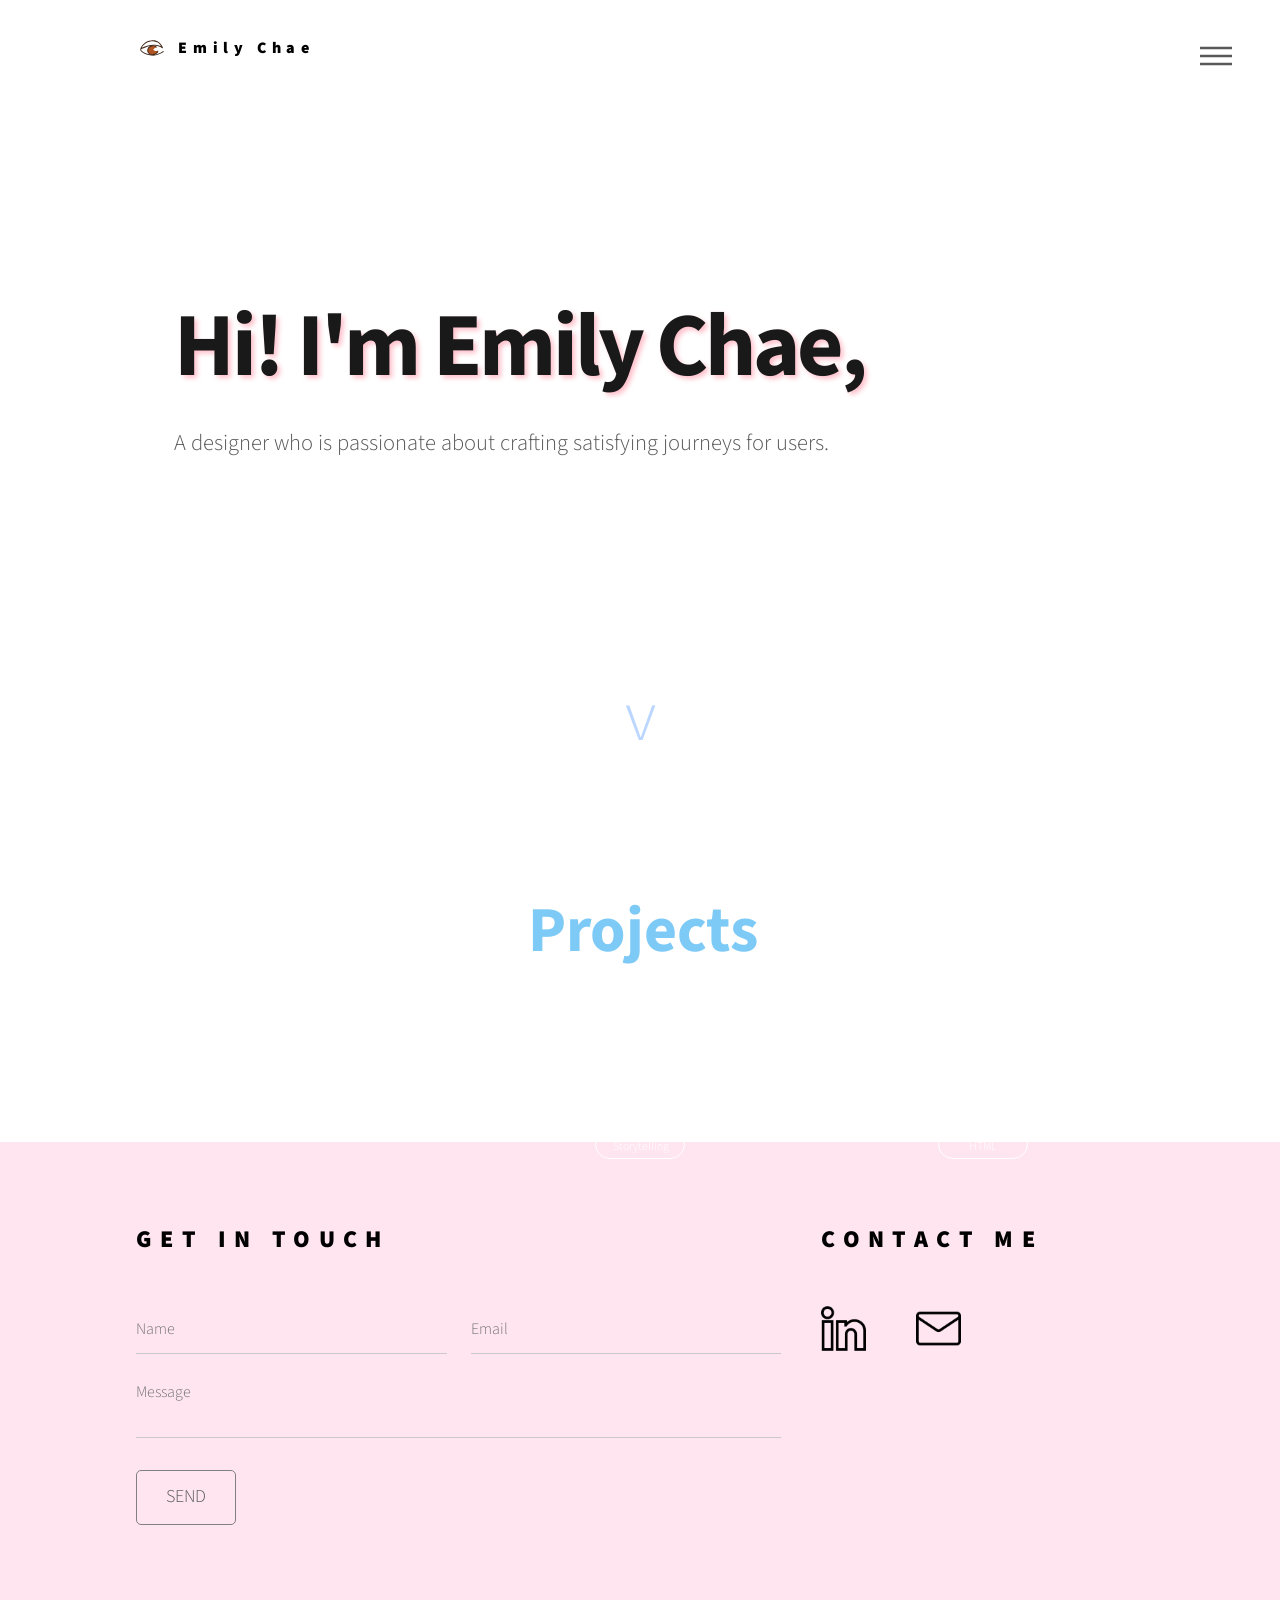
==== commit 9c2fbb29: "Update index.html" ====
--- a/index.html
+++ b/index.html
@@ -6,6 +6,7 @@
 		<meta name="viewport" content="width=device-width, initial-scale=1, user-scalable=no" />
 		<link rel="stylesheet" href="assets/css/main.css" />
 		<noscript><link rel="stylesheet" href="assets/css/noscript.css" /></noscript>
+   		<link rel="icon" type="image/png" href="logoEye.png">
 	</head>
 	<body class="is-preload">
 		<!-- Wrapper -->
@@ -138,7 +139,7 @@
 										<a href="podcast/podcast.html">
 											<h2>Podcast Rebrand</h2>
 											<div class="content">
-												<p>A project where I design typographic posters around a fortune concept.</p>
+												<p>Redesigning the brand identity of a podcast.</p>
 											</div>
 											<div class="tags">
 												<div class="tag">
--- a/assets/css/main.css
+++ b/assets/css/main.css
@@ -3352,13 +3352,9 @@
 	z-index: 5;
 }
 
-button:hover  {
-		.buttonBack:hover {
-		color: #f2849e;
-		}
-	}
-
-.button-nav .buttonBack {
+.button-nav .buttonBack,
+.button-nav .buttonNext
+{
 	min-width: 100px;
 	max-width: 400px;
 	align-items: center;
@@ -3366,28 +3362,37 @@
 	position: relative;
 	z-index: 6;
 	pointer-events: auto;
-  	padding: 1em 1em 1em 1em;
+  	padding: clamp(1vw,2vw,3vw);;
   	border: 1px solid gray;
-	font-size: clamp(12px,2vw,3vw);
+	font-size: clamp(12px,20px,3rem);
   	color: inherit;
 	text-align: center; 
   	border-radius: 5px;
 }
 
-.button-nav .buttonNext {
-	min-width: 100px;
-	max-width: 400px;
+#footer .actions input[type="submit"] {
+	-webkit-appearance: none;
+	appearance: none;
+	background: transparent;
+	width: 100px;
+	height:55px;
+	text-transform: uppercase;
+	transition: color 0.2s ease;
+	margin-bottom:4vw;
 	align-items: center;
 	justify-content: center;
-	position: relative;
-	z-index: 6;
 	pointer-events: auto;
-  	padding: 1em 1em 1em 1em;
+  	padding: 10px;
   	border: 1px solid gray;
-	font-size: clamp(12px,2vw,3vw);
+	font-size: clamp(12px,18px,3rem);
   	color: inherit;
 	text-align: center; 
   	border-radius: 5px;
+}
+
+#footer .actions input[type="submit"]:hover,
+#footer .actions input[type="submit"]:focus-visible {
+	color: #f2849e;
 }
 
 @media screen and (max-width: 736px) {
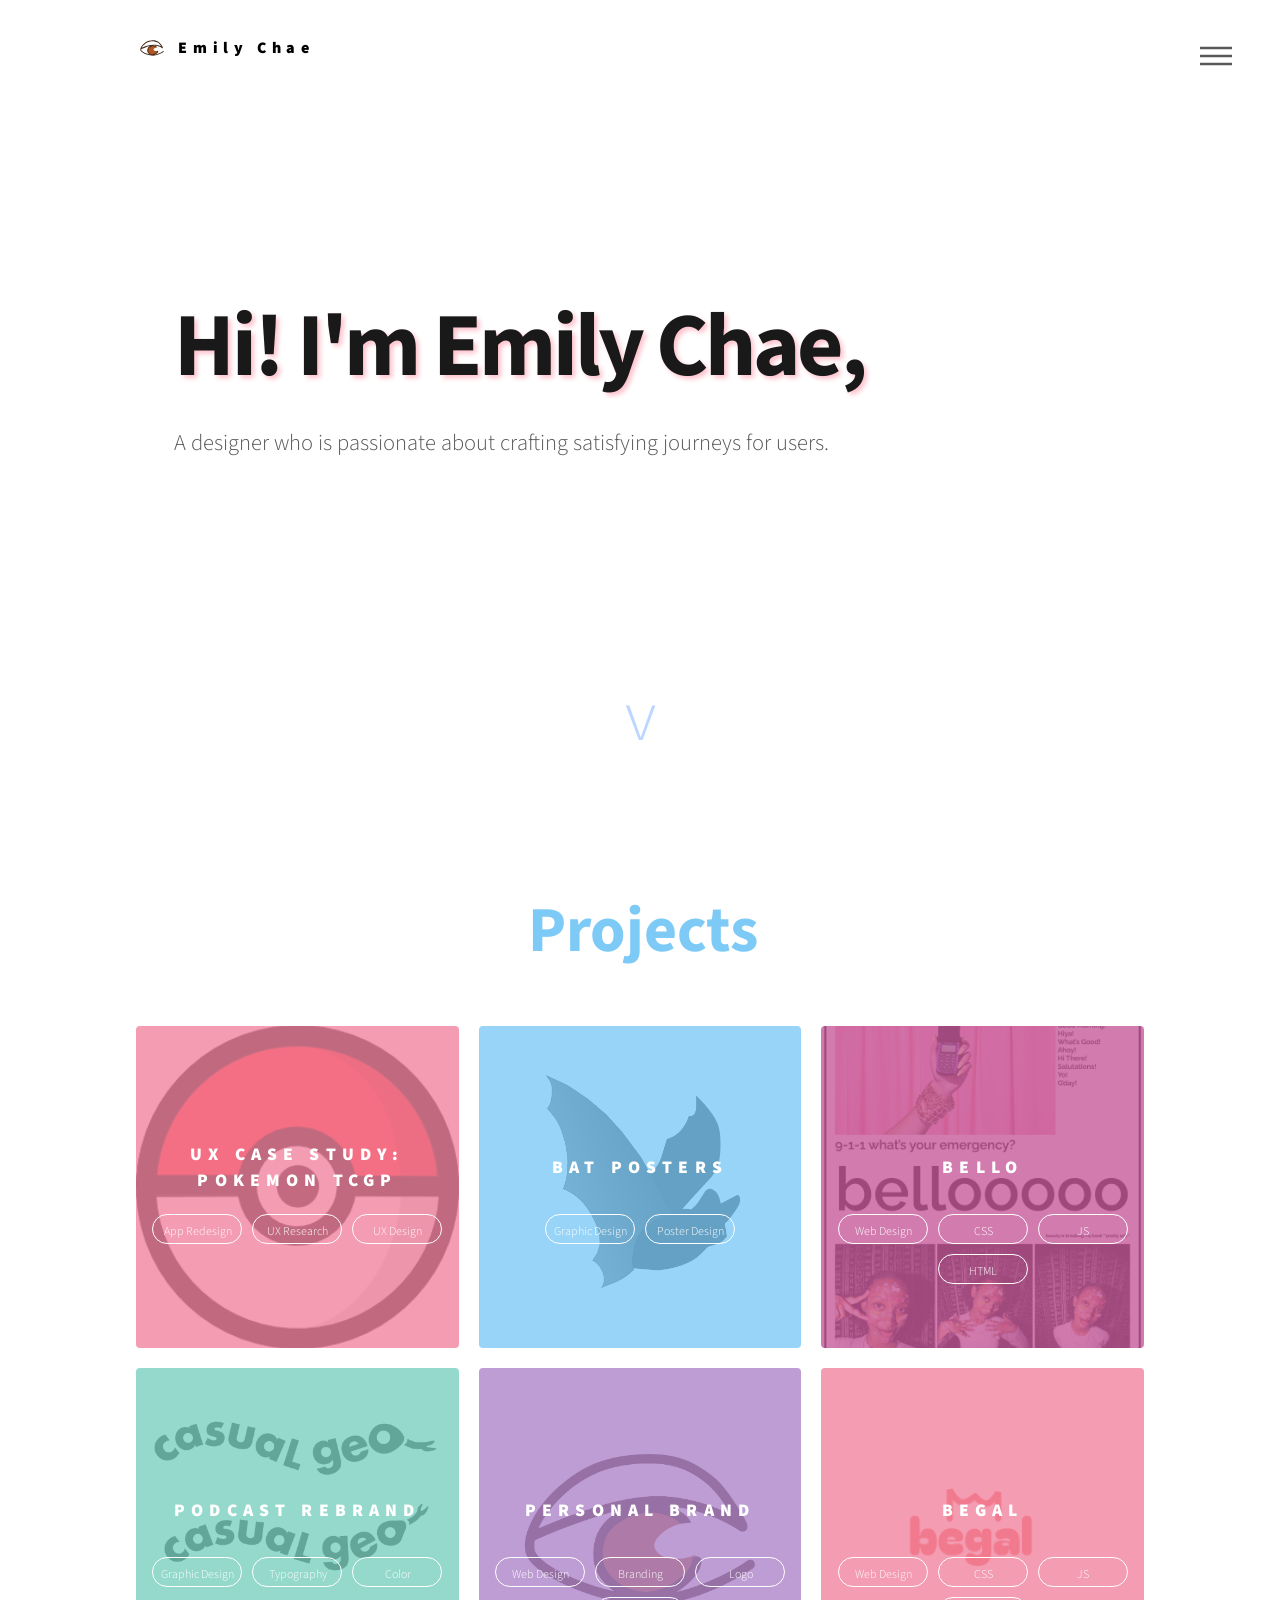
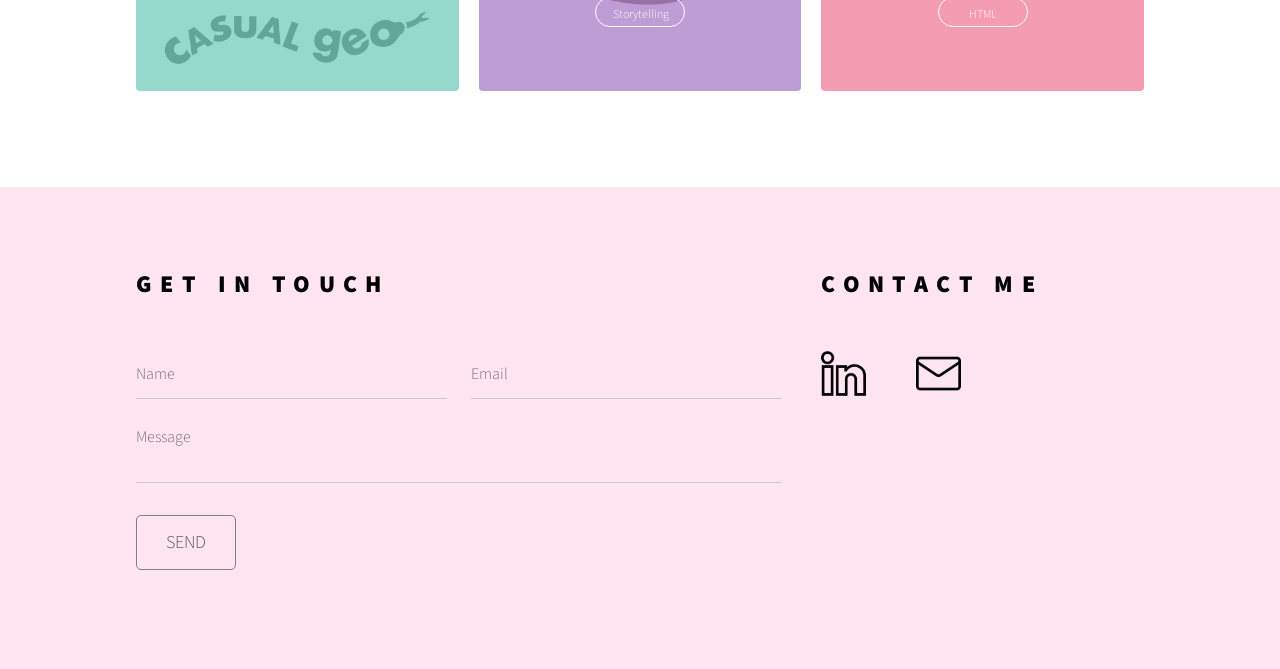
==== commit 75ed2822: "a" ====
--- a/index.html
+++ b/index.html
@@ -58,7 +58,7 @@
 								<section class="tiles">
 									<article class="style1">
 										<span class="image">
-											<img src="images/pic01.jpg" alt="" />
+											<img src="assets/images/poke.png" alt="" />
 										</span>
 										<a href="tcg/tcg.html">
 											<h2>UX Case Study: Pokemon TCGP</h2>
@@ -84,7 +84,7 @@
 
 									<article class="style2">
 										<span class="image">
-											<img src="images/pic02.jpg" alt="" />
+											<img src="bat/iterations/BEAT8.png" alt=""/>
 										</span>
 										<a href="bat/bat.html">
 											<h2>Bat Posters</h2>
@@ -103,9 +103,9 @@
 										</a>
 									</article>
 									
-									<article class="style3">
-										<span class="image">
-											<img src="images/pic03.jpg" alt="" />
+									<article class="style4">
+										<span class="image">
+											<img src="../bello/scroll.jpeg" alt="" />
 										</span>
 										<a href="bello/bello.html">
 											<h2>bello</h2>
@@ -132,9 +132,9 @@
 										</a>
 									</article>
 
-									<article class="style4">
-										<span class="image">
-											<img src="images/pic04.jpg" alt="" />
+									<article class="style3">
+										<span class="image">
+											<img src="assets/images/podcast/eight.png" alt="" />
 										</span>
 										<a href="podcast/podcast.html">
 											<h2>Podcast Rebrand</h2>
@@ -159,7 +159,7 @@
 
 									<article class="style5">
 										<span class="image">
-											<img src="images/pic05.jpg" alt="" />
+											<img src="logoEye.png" alt="" />
 										</span>
 										<a href="brand/brand.html">
 											<h2>Personal Brand</h2>
@@ -186,9 +186,9 @@
 										</a>
 									</article>
 
-									<article class="style2">
-										<span class="image">
-											<img src="images/pic05.jpg" alt="" />
+									<article class="style1">
+										<span class="image">
+											<img src="assets/images/begal/begalLogo.jpg" alt="" />
 										</span>
 										<a href="begal/begal.html">
 											<h2>Begal</h2>
@@ -244,8 +244,8 @@
 							<section id="contact">
 								<h2>Contact Me</h2>
 								<div class="icons">
-									<a href="https://www.linkedin.com/in/emily-chae-600691283" target="_blank" rel="noopener noreferrer"><img src="images/linkwme.png" alt="LinkedIn"></a>
-									<a href="mailto:emilychae.ec@gmail.com"><img src="images/emailme.png" alt="Email"></a>
+									<a href="https://www.linkedin.com/in/emily-chae-600691283" target="_blank" rel="noopener noreferrer"><img src="assets/images/linkwme.png" alt="LinkedIn"></a>
+									<a href="mailto:emilychae.ec@gmail.com"><img src="assets/images/emailme.png" alt="Email"></a>
 								</div>
 							</section>
 						</div>
--- a/assets/css/main.css
+++ b/assets/css/main.css
@@ -279,6 +279,14 @@
 		left: calc(50% - 50vw);
 		width: calc(12rem + 50vw - 50%);
 		margin-top: 4em;
+		margin-bottom: 3em;
+	}
+
+	#ske {
+		display: block;
+		max-width: min(500px, 100%);
+		height: auto;
+		margin: 4em auto 3em;
 	}
 
 	#overview > h2 {
@@ -2580,6 +2588,7 @@
 				position: relative;
 				display: block;
 				width: 100%;
+				aspect-ratio: 1 / 1;
 				border-radius: 4px;
 				overflow: hidden;
 			}
@@ -2587,6 +2596,9 @@
 				.tiles article > .image img {
 					display: block;
 					width: 100%;
+					height: 100%;
+					object-fit: cover;
+					object-position: center;
 				}
 
 				.tiles article > .image:before {
@@ -3599,18 +3611,18 @@
 	}
 
 /* Grid */
-#case-study,
-#case-study * {
+.case-study-section,
+.case-study-section * {
   box-sizing: border-box;
 }
 
-#case-study {
+.case-study-section {
   max-width: 1440px;
   margin: 0 auto;
   padding: 64px 32px 96px;
 }
 
-#case-study h1 {
+.case-study-section h1 {
   margin: 0 0 64px;
   font-size: clamp(2.5rem, 6vw, 5rem);
   font-weight: 500;
@@ -3618,11 +3630,11 @@
   letter-spacing: -0.04em;
 }
 
-#case-study section + section {
+.case-study-section + .case-study-section {
   margin-top: 96px;
 }
 
-#case-study h2 {
+.case-study-section h2 {
   margin: 0 0 16px;
   font-size: clamp(1.5rem, 3vw, 2.25rem);
   font-weight: 500;
@@ -3630,7 +3642,7 @@
   letter-spacing: -0.02em;
 }
 
-#case-study section > p {
+.case-study-section > p {
   max-width: 65ch;
   margin: 0 0 32px;
   font-size: 1.125rem;
@@ -3668,15 +3680,15 @@
 
 /* Mobile */
 @media (max-width: 700px) {
-  #case-study {
+  .case-study-section {
     padding: 40px 16px 64px;
   }
 
-  #case-study h1 {
+  .case-study-section h1 {
     margin-bottom: 48px;
   }
 
-  #case-study section + section {
+  .case-study-section + .case-study-section {
     margin-top: 56px;
   }
 
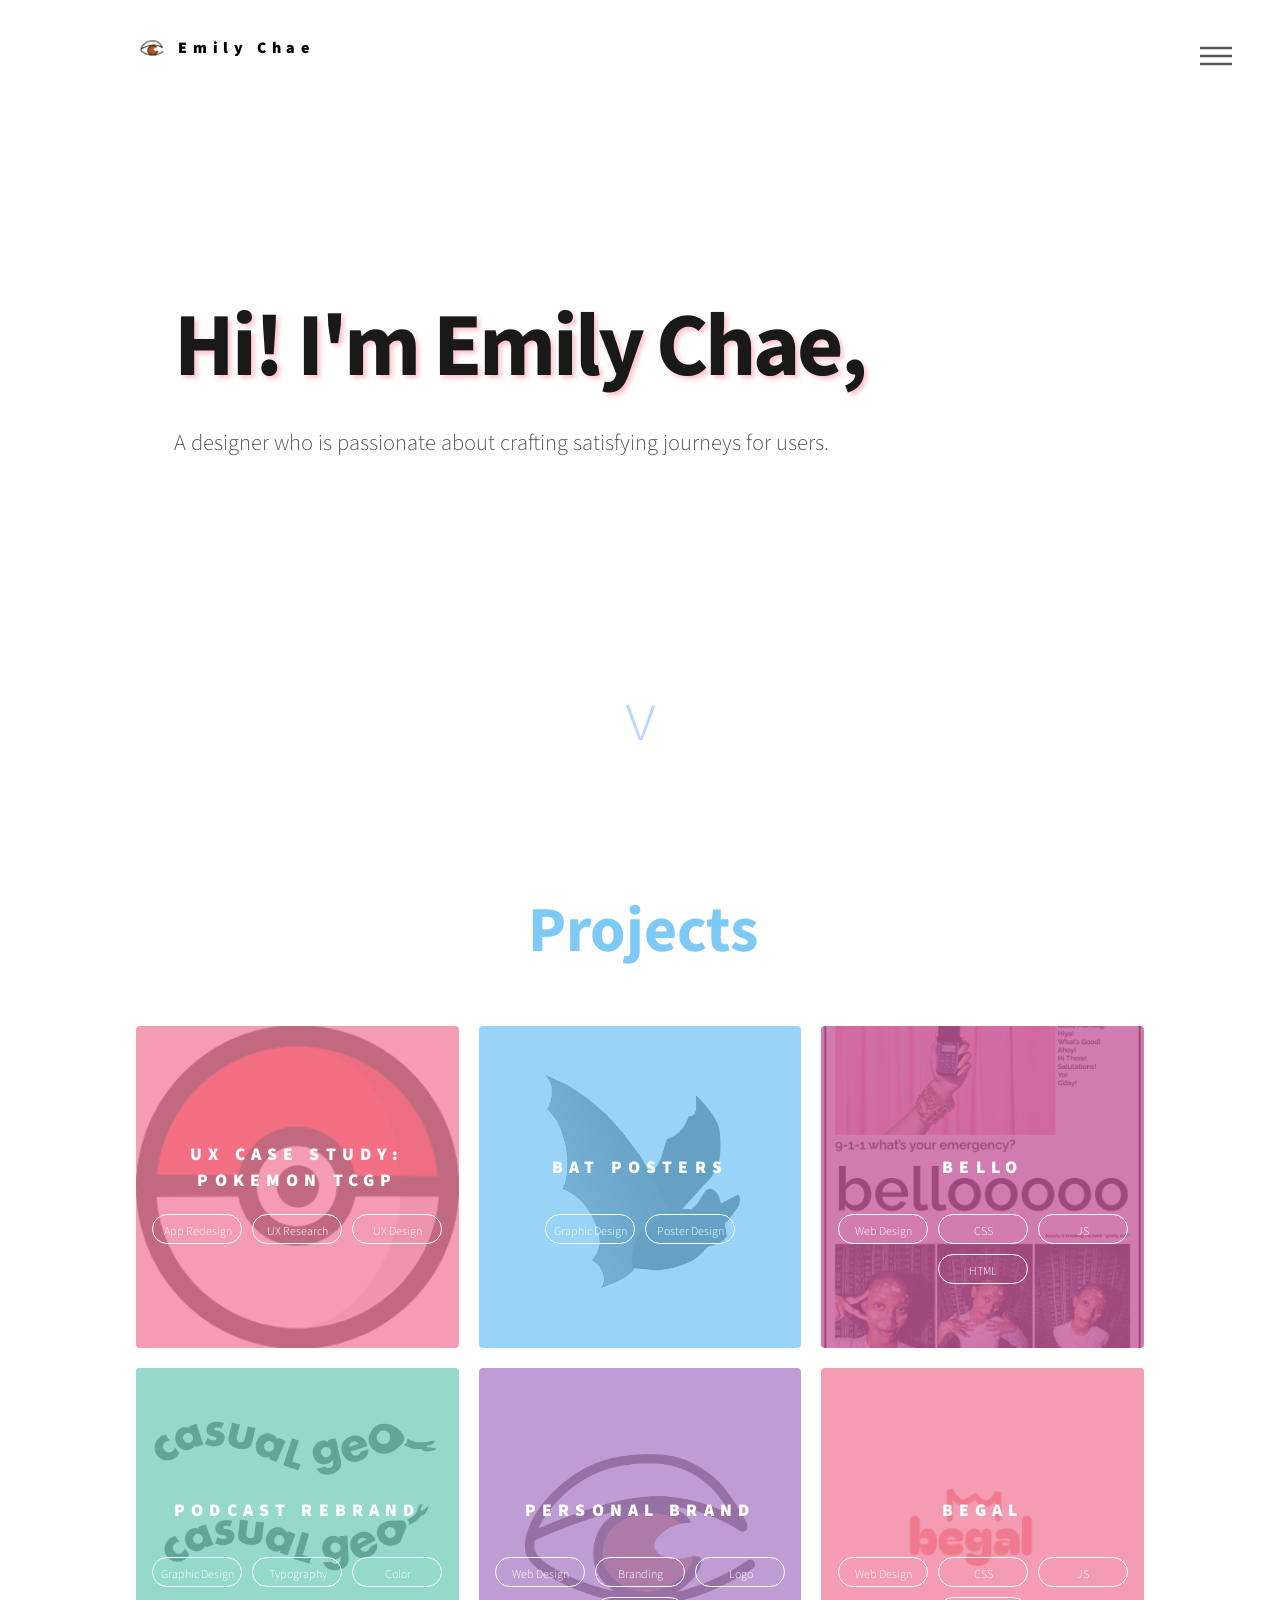
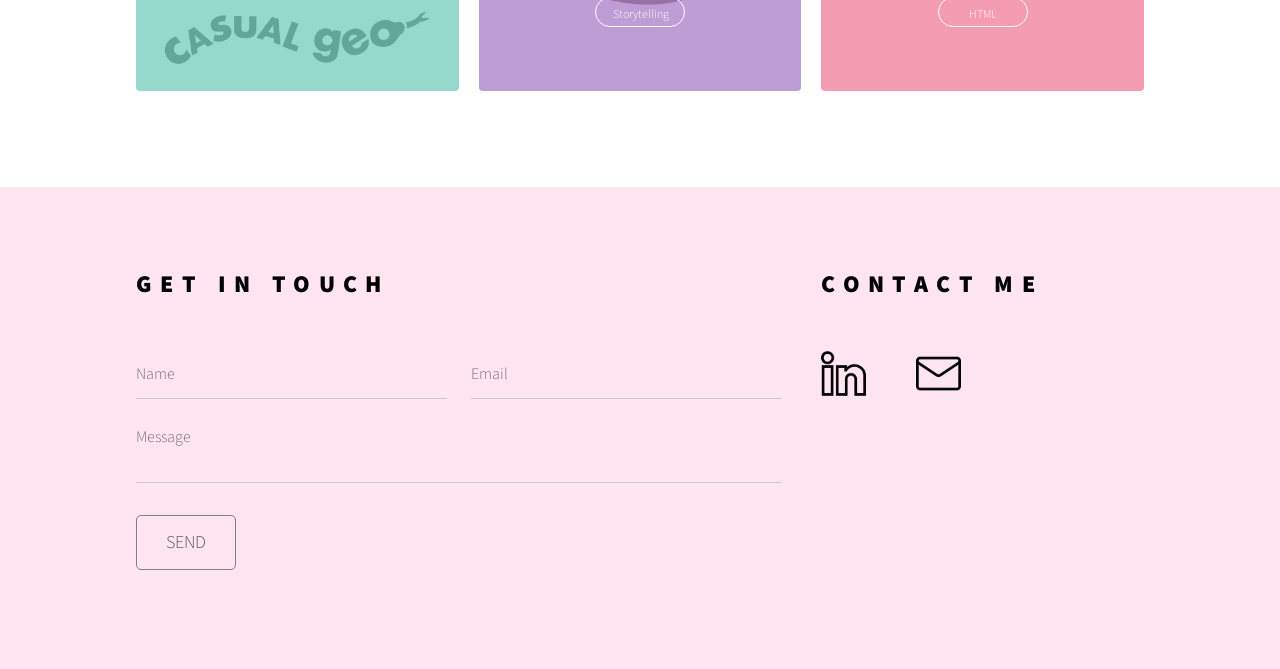
==== commit 04266ecc: "a" ====
--- a/index.html
+++ b/index.html
@@ -18,7 +18,7 @@
 
 							<!-- Logo -->
 								<a href="index.html" class="logo">
-									<span class="symbol"><img src="images/eye.svg" alt="" /></span><span class="title">Emily Chae</span>
+									<span class="symbol"><img src="logoEye.png" alt="" /></span><span class="title">Emily Chae</span>
 								</a>
 
 							<!-- Nav -->
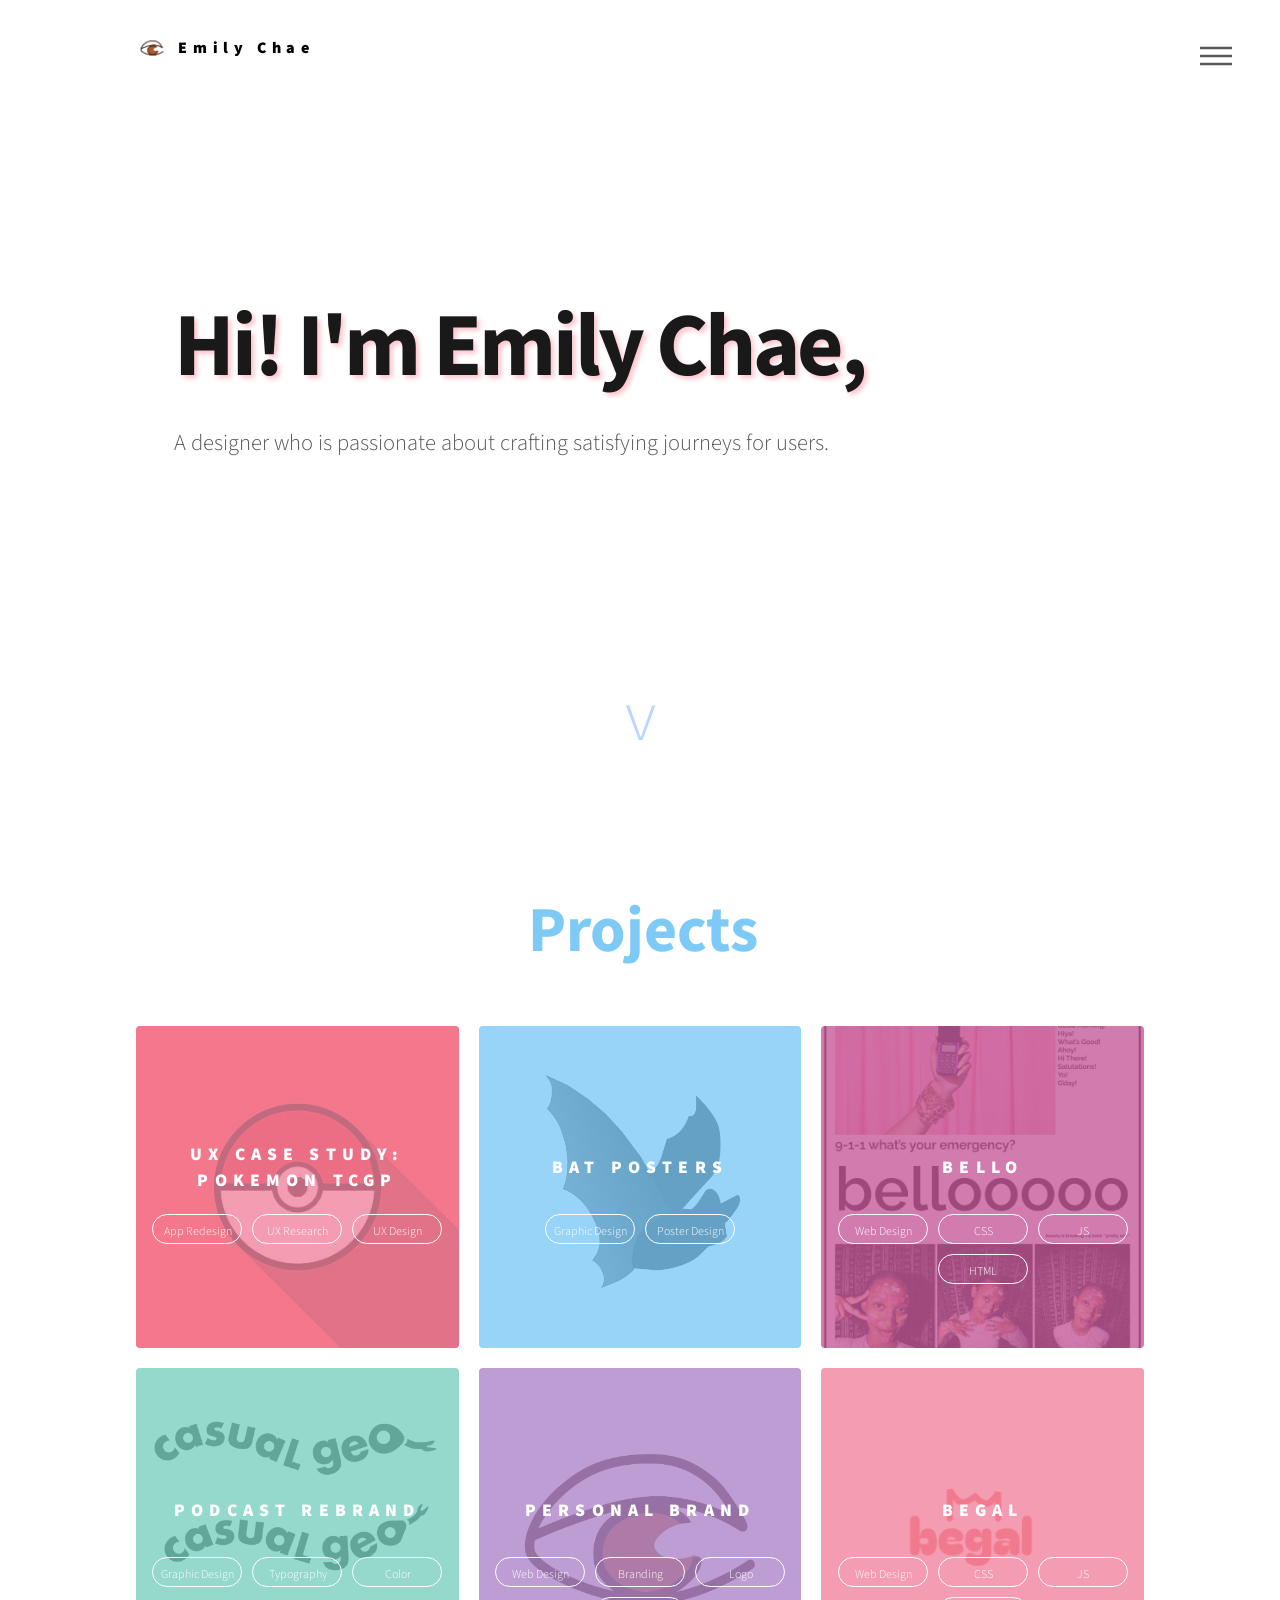
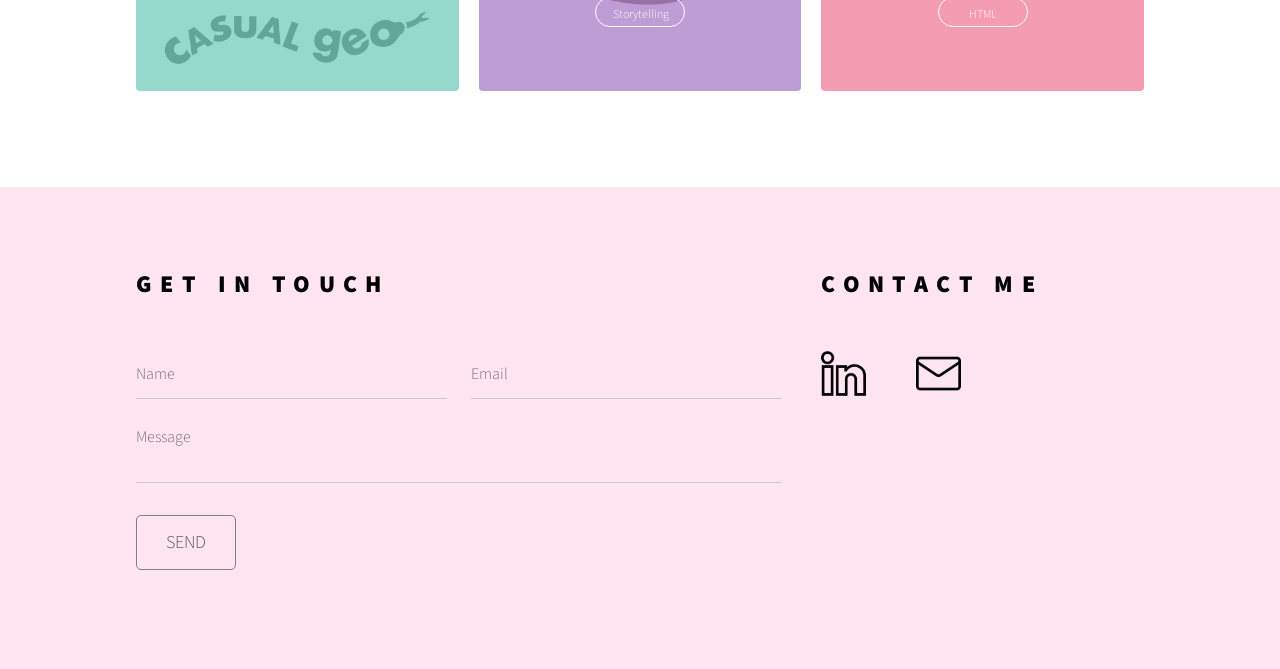
==== commit 8481a988: "a" ====
--- a/index.html
+++ b/index.html
@@ -58,7 +58,7 @@
 								<section class="tiles">
 									<article class="style1">
 										<span class="image">
-											<img src="assets/images/poke.png" alt="" />
+											<img src="assets/images/poke.jpg" alt="" />
 										</span>
 										<a href="tcg/tcg.html">
 											<h2>UX Case Study: Pokemon TCGP</h2>
